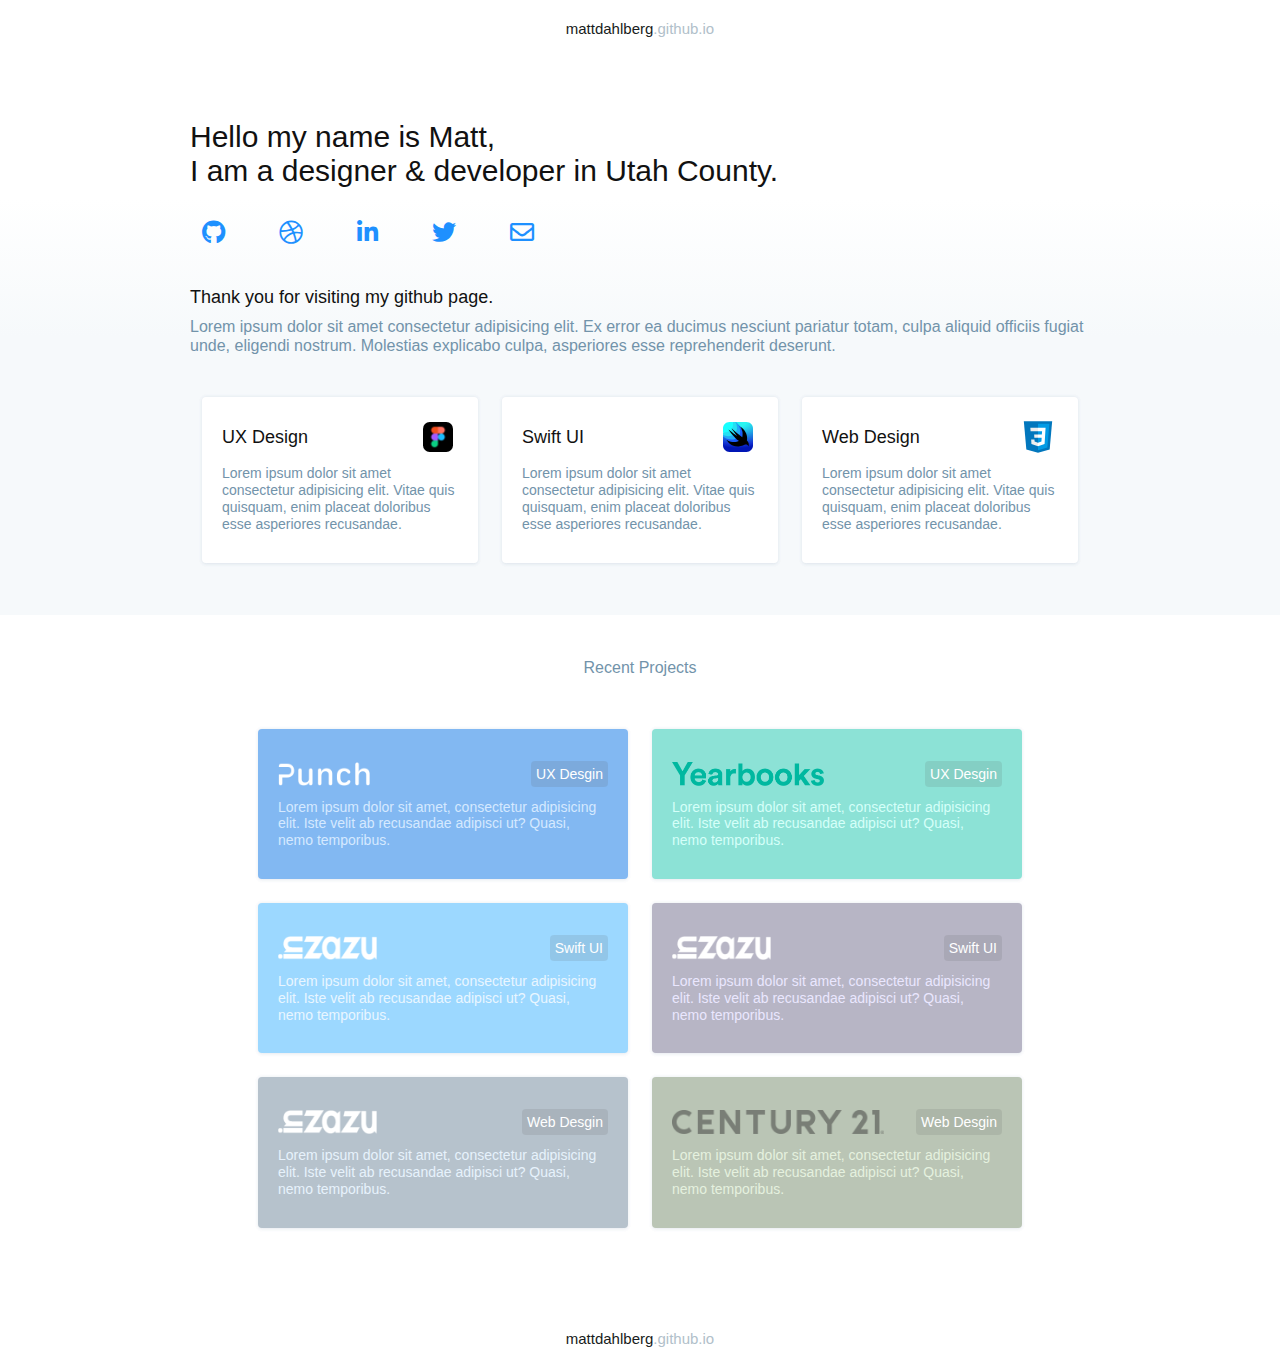
==== index.html @ 44446047 "one homepage simplified" ====
<!DOCTYPE html>

  <head>
    <meta charset="utf-8">
    <meta http-equiv="X-UA-Compatible" content="IE=edge">
    <title>mattdahlberg.me</title>
    <meta name="description" content="">
    <meta name="viewport" content="width=device-width, initial-scale=1">
    <link rel="stylesheet" href="css/fontawesome.css">
    <link rel="stylesheet" href="https://use.fontawesome.com/releases/v5.12.0/css/all.css" integrity="" crossorigin="anonymous">
    <link rel="stylesheet" href="/styles/styles.css">
  </head>
  <body>

    <!--⬇--NAVBAR-------------------------------->
    <header>
      <div class="container">
        <nav class="navbar">
          <h3>mattdahlberg<span>.github.io</span></h3>
        </nav>
      </div>
    </header>
    <!--⬆--NAVBAR-------------------------------->

    <!--⬇--SHOWCASE--TWO---------------------------->
    <div class="showcasetwo">
      <div class="container">

        <div class="herotext">
          <h1>Hello my name is Matt,<br>I am a designer & developer in Utah County.</h1>
        </div>

        <div class="socialicons">
          <ul>
            <li><a href="https://github.com/mattdahlberg" target="blank"><i class="fab fa-github"></i></a></li>
            <li><a href="https://dribbble.com/mattdahlberg" target="blank"><i class="fab fa-dribbble"></i></a></li>
            <li><a href="https://www.linkedin.com/in/matt-dahlberg-945214123/" target="blank"><i class="fab fa-linkedin-in"></i></a></li>
            <li><a href="https://twitter.com/mattdahlberg" target="blank"><i class="fab fa-twitter"></i></a></li>
            <li><a href="#"><i class="far fa-envelope"></i></a></li>
          </ul>
        </div>

        <div class="homecontent">
          <div class="hometext">
            <h3>Thank you for visiting my github page.</h3>
            <p>Lorem ipsum dolor sit amet consectetur adipisicing elit. Ex error ea ducimus nesciunt pariatur totam, culpa aliquid officiis fugiat unde, eligendi nostrum. Molestias explicabo culpa, asperiores esse reprehenderit deserunt. </p>
          </div>
        </div>

        <!--⬇--SKILLS----------------------------> 
    
        <div class="skillssection">
          <div class="skill-items">
            <div class="skill-title">
              <h3>UX Design</h3>
              <img src="/svg/figma-icon.svg" alt="">
            </div>
            <p>Lorem ipsum dolor sit amet consectetur adipisicing elit. Vitae quis quisquam, enim placeat doloribus esse asperiores recusandae.</p>
          </div>
          <div class="skill-items">
            <div class="skill-title">
              <h3>Swift UI</h3>
              <img src="/svg/swiftui-icon.svg" alt="">
            </div>
            <p>Lorem ipsum dolor sit amet consectetur adipisicing elit. Vitae quis quisquam, enim placeat doloribus esse asperiores recusandae.</p>
          </div>
          <div class="skill-items">
            <div class="skill-title">
              <h3>Web Design</h3>
              <img src="/svg/css3-icon.svg" alt="">
            </div>
            <p>Lorem ipsum dolor sit amet consectetur adipisicing elit. Vitae quis quisquam, enim placeat doloribus esse asperiores recusandae.</p>
          </div>
        </div>
    <!--⬆--SKILLS---------------------------->
      </div>
    </div>
    <!--⬆--SHOWCASE--TWO---------------------------->

   
        <div class="hometext-title">
          <p>Recent Projects</p>
        </div>
    

    <!--⬇--PROJECTS---------------------------->
    <section class="projects">
      <div class="container">

        <div class="project-cards">
          <a href="#">
            <div class="card" id="punch">
              <div class="card-title"><img src="/images/punch-logo.png" alt=""><h4 id="card-topic-punch">UX Desgin</h4></div>
              <p>Lorem ipsum dolor sit amet, consectetur adipisicing elit. Iste velit ab recusandae adipisci ut? Quasi, nemo temporibus.</p>
            </div>
          </a>
          <a href="/pages/projects.html">
            <div class="card" id="yearbooks">
              <div class="card-title"><img src="/images/yearbookslogo.png" alt=""><h4 id="card-topic-yearbooks">UX Desgin</h4></div>
              <p>Lorem ipsum dolor sit amet, consectetur adipisicing elit. Iste velit ab recusandae adipisci ut? Quasi, nemo temporibus.</p>
            </div>
          </a>  
        </div>
        <div class="project-cards">
          <a href="#">
            <div class="card" id="swift-1">
              <div class="card-title"><img src="/images/inzazu-white.png" alt=""><h4 id="card-topic-swiftui-1">Swift UI</h4></div>
              <p>Lorem ipsum dolor sit amet, consectetur adipisicing elit. Iste velit ab recusandae adipisci ut? Quasi, nemo temporibus.</p>
            </div>
          </a>
          <a href="#">  
            <div class="card" id="swift-2">
              <div class="card-title"><img src="/images/inzazu-white.png" alt=""><h4 id="card-topic-swiftui-2">Swift UI</h4></div>
              <p>Lorem ipsum dolor sit amet, consectetur adipisicing elit. Iste velit ab recusandae adipisci ut? Quasi, nemo temporibus.</p>
            </div>
          </a>  
        </div>
        <div class="project-cards">
          <a href="#">
            <div class="card" id="web-1">
              <div class="card-title"><img src="/images/inzazu-white.png" alt=""><h4 id="card-topic-web-1">Web Desgin</h4></div>
              <p>Lorem ipsum dolor sit amet, consectetur adipisicing elit. Iste velit ab recusandae adipisci ut? Quasi, nemo temporibus.</p>
            </div>
          </a>
          <a href="#">  
            <div class="card" id="web-2">
              <div class="card-title"><img src="/images/c21_logo.png" alt=""><h4 id="card-topic-web-2">Web Desgin</h4></div>
              <p>Lorem ipsum dolor sit amet, consectetur adipisicing elit. Iste velit ab recusandae adipisci ut? Quasi, nemo temporibus.</p>
            </div>
          </a>
        </div>
            
        </div>
      </div>
    </section>

    <!--⬆--PROJECTS---------------------------->

    <!--FOOTER----------------------------------------DONE---------->
    <footer>
      <div class="container">
        <div class="footer-text">
          <h1>mattdahlberg<span>.github.io</span></h1>
        </div>
      </div>
    </footer>






<script src="" async defer></script>
</body>
</html>
---- styles/styles.css ----
*{
  margin: 0;
  padding: 0;
}
body{
  background:#fff;
  color: #111111;
  font-family: 'Inter var', sans-serif;
}
.container{
  max-width: 900px;
  margin: auto;
  padding: 20px;
}
/*--⬆---BODY & CONTAINER------------*/

/*--⬇---NAVBAR------------*/
header{
  top: 0;
  height: 60px;
}
.navbar{
  display: flex;
  justify-content: center;
  align-items: center;
  margin: auto;
}
.navbar h3{
  display: flex;
  font-family: 'Inter', sans-serif;
  font-size: 15px;
  font-weight: 500;
  list-style: none;
  color:#181b20;
}
.navbar span{
  color: #b1c0ca;
}
.links a:hover{
  color: #111111;
}
.links .active a{
  color: #111111;
}
/*--⬆---NAVBAR------------*/

/*--⬇---SHOWCASE------------*/
.showcasetwo{
  background:linear-gradient(#FFF,#FFF,#F6F9FB,#F6F9FB,#F6F9FB);
  padding-bottom: 20px;
}
.herotext{
  padding-top: 40px;
  padding-bottom: 20px ;
}
.herotext h1{
  font-weight: 500;
  font-size: 30px;
}
.socialicons{
  padding-bottom: 20px;
}
.socialicons ul{
display: flex;

}
.socialicons li{
  list-style: none;
  justify-content: center;
  margin-right: 30px;
  padding:12px;
  border-radius: 23px;
  color: dodgerblue;
}
.socialicons i{
  position: relative;
  color: dodgerblue;
  font-size: 24px;
}
.socialicons li:hover{
  background-color: #e1f1fa;
}

.homecontent{
  display: flex;
}
.hometext h3{
  font-size: 18px;
  font-weight: 400;
  line-height: 2.5rem;
}
.hometext p{
  color: #7293aa;
  line-height: 1.2;
  font-weight: 300;
  padding-bottom: 30px;
}
/*--⬆---SHOWCASE------------*/

/*--⬇---SKILLS------------*/
.skillssection{
  display: flex;
}
.skill-items{
  background-color: #fff;
  margin: 12px;
  padding: 20px;
  border-radius: 4px;
  box-shadow:
  0 0.6px 3.8px rgba(106, 127, 161, 0.086),
  0 0.6px 3.8px rgba(106, 127, 161, 0.086);
}
.skill-title{
  display: flex;
  justify-content: space-between;
  align-items: center;
  padding-bottom: 8px;
}
.skill-items img{
  width: 40px;
}
.skill-items h3{
  padding: 8px 0;
  font-size: 18px;
  font-weight: 400;
}
.skill-items p{
  color: #7293aa;
  font-size: 14px;
  line-height: 1.2;
  font-weight: 300;
  padding-bottom: 10px;
}


/*--⬆---SKILLS------------*/

.hometext-title{
  text-align: center;
  padding-top: 44px;
  padding-bottom: 20px;
  color: #7293aa;
  font-weight: 300;
}

/*--⬇---PROJECTS------------*/

.project-cards{
  display: flex;
  justify-content: center;
}
.project-cards a{
  text-decoration: none;
}
.card{
  background-color: #7293aa;
  width: 330px;
  margin: 12px;
  padding: 20px;
  border-radius: 4px;
  box-shadow:
  0 0.6px 3.8px rgba(106, 127, 161, 0.086),
  0 0.6px 3.8px rgba(106, 127, 161, 0.086);
}
.card:hover{
  box-shadow:
  0 0.1px 0.5px rgba(34, 45, 53, 0.129),
  0 0.4px 1.8px rgba(34, 45, 53, 0.191),
  0 2px 8px rgba(34, 45, 53, 0.32)
;

}
.card-title{
  display: flex;
  justify-content: space-between;
  align-items: center;
  padding: 12px 0;
}
.card img{
  height: 24px;
}
.card h4{
  background-color:rgba(90, 90, 90, 0.137);
  padding: 5px;
  font-size: 14px;
  border-radius: 4px;
  font-weight: 500;
  color: #fff;
}
.card p{
  color: #fff;
  font-size: 14px;
  line-height: 1.2;
  font-weight: 300;
  padding-bottom: 10px;
}
#punch{
  background-color: #82B8F2;
  background-position: center, center;
  background-size: cover;
}
#punch p{
  color: #d5e9ff;
}
#yearbooks{
  background-color: #8CE2D6;
  background-position: center, center;
  background-size: cover;
}
#yearbooks p{
  color: #d5fff9;
}
#swift-1{
  background-color: #9CD8FF;
  background-position: center, center;
  background-size: cover;
}
#swift-1 p{
  color: #e9f6ff;
}
#swift-2{
  background-color: #B7B5C5;
  background-position: center, center;
  background-size: cover;
}
#swift-2 p{
  color: #eae7ff;
}
#web-1{
  background-color: #b6c2cc;
  background-position: center, center;
  background-size: cover;
}
#web-1 p{
  color: #e7f2fc;
}
#web-2{
  background-color: #BAC5B5;
  background-position: center, center;
  background-size: cover;
}
#web-2 p{
  color: #e5f1df;
}

/*--⬆---PROJECTS------------*/

/*--FOOTER--*/
.footer-text{
  display: flex;
  justify-content: center;
  align-items: center;
  margin: auto;
  margin-top: 50px;
}
.footer-text h1{
  display: flex;
  font-family: 'Inter', sans-serif;
  font-size: 15px;
  font-weight: 500;
  list-style: none;
  color:#181b20;
}
.footer-text span{
  color: #b1c0ca;
}










/*--⬇---MEDIA QUERY--920 & 620-------*/
@media (max-width: 920px){
  .herotext{
    text-align: center;
  }
  .socialicons ul{
    justify-content: center;
  }
  .homecontent{
    display: block;
    align-items: center;
  }
  .hometext{
    text-align: center;
  }
  .skillssection{
    display: block;
    margin: auto;
    width: 360px;
  }
  .skill-items{
  }
  .project-cards{
    display: block;
  }
}

@media (max-width: 620px){
  
}
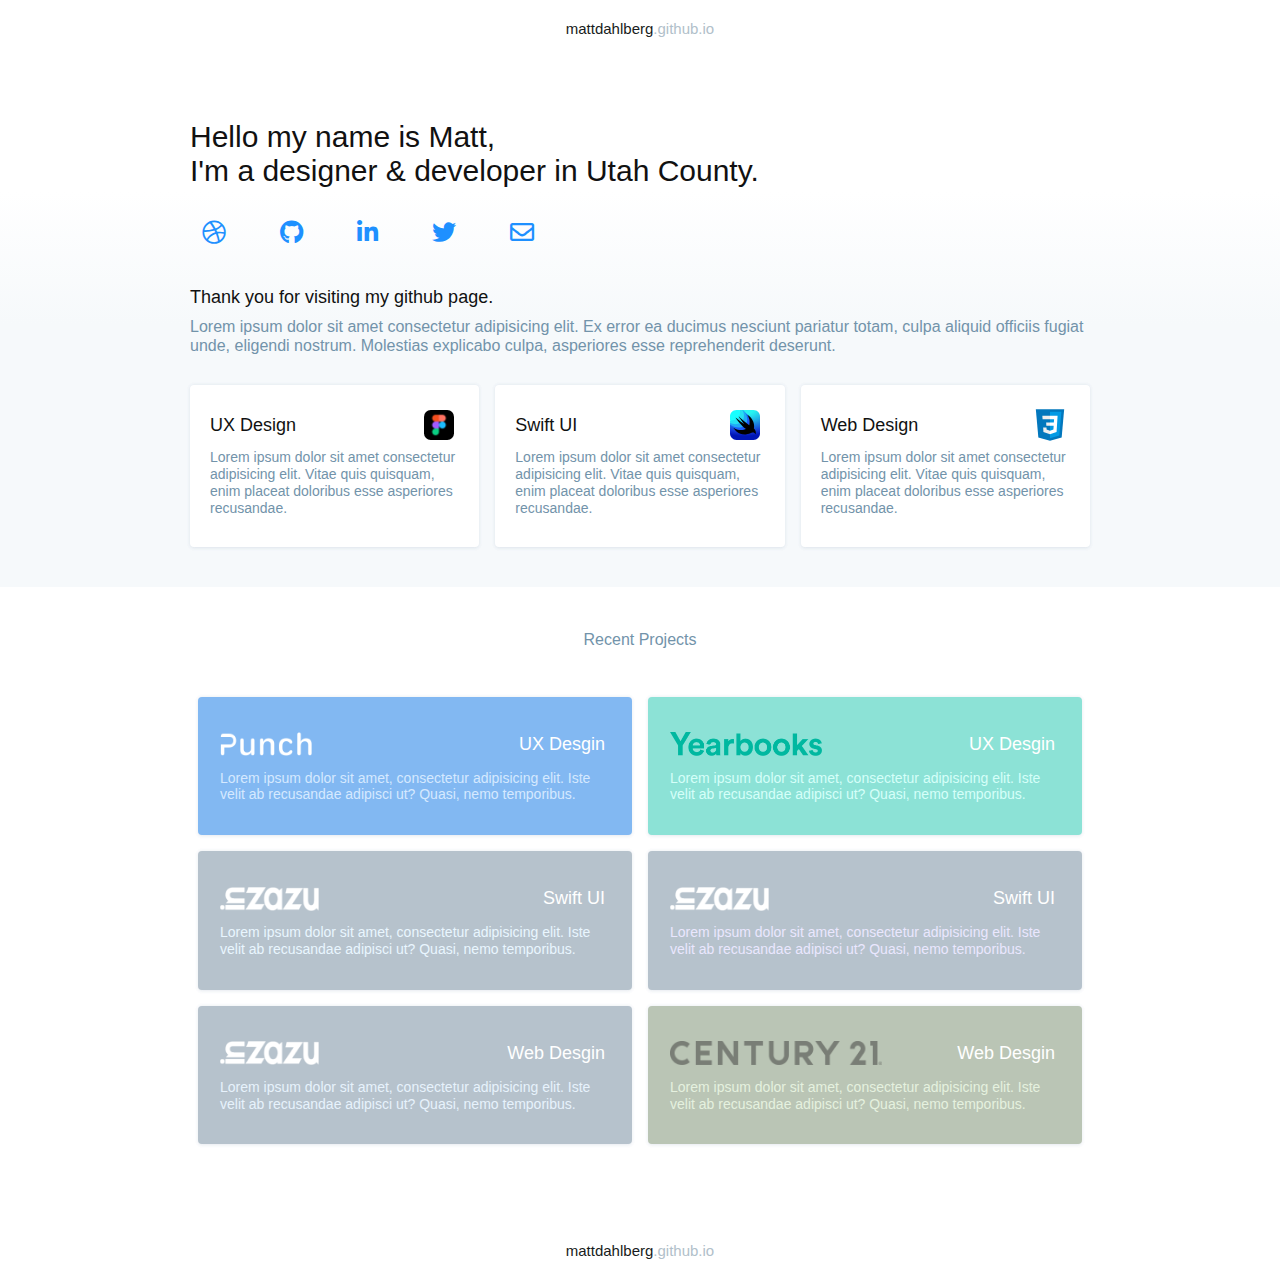
==== commit 718bafb9: "added display grid" ====
--- a/index.html
+++ b/index.html
@@ -27,16 +27,16 @@
       <div class="container">
 
         <div class="herotext">
-          <h1>Hello my name is Matt,<br>I am a designer & developer in Utah County.</h1>
+          <h1>Hello my name is Matt,<br>I'm a designer & developer in Utah County.</h1>
         </div>
 
         <div class="socialicons">
           <ul>
+            <li><a href="https://dribbble.com/mattdahlberg" target="blank"><i class="fab fa-dribbble"></i></a></li>
             <li><a href="https://github.com/mattdahlberg" target="blank"><i class="fab fa-github"></i></a></li>
-            <li><a href="https://dribbble.com/mattdahlberg" target="blank"><i class="fab fa-dribbble"></i></a></li>
             <li><a href="https://www.linkedin.com/in/matt-dahlberg-945214123/" target="blank"><i class="fab fa-linkedin-in"></i></a></li>
             <li><a href="https://twitter.com/mattdahlberg" target="blank"><i class="fab fa-twitter"></i></a></li>
-            <li><a href="#"><i class="far fa-envelope"></i></a></li>
+            <li><a href="mailto:mattdahlberg@protonmail.com"><i class="far fa-envelope"></i></a></li>
           </ul>
         </div>
 
@@ -99,9 +99,7 @@
               <div class="card-title"><img src="/images/yearbookslogo.png" alt=""><h4 id="card-topic-yearbooks">UX Desgin</h4></div>
               <p>Lorem ipsum dolor sit amet, consectetur adipisicing elit. Iste velit ab recusandae adipisci ut? Quasi, nemo temporibus.</p>
             </div>
-          </a>  
-        </div>
-        <div class="project-cards">
+          </a> 
           <a href="#">
             <div class="card" id="swift-1">
               <div class="card-title"><img src="/images/inzazu-white.png" alt=""><h4 id="card-topic-swiftui-1">Swift UI</h4></div>
@@ -113,22 +111,24 @@
               <div class="card-title"><img src="/images/inzazu-white.png" alt=""><h4 id="card-topic-swiftui-2">Swift UI</h4></div>
               <p>Lorem ipsum dolor sit amet, consectetur adipisicing elit. Iste velit ab recusandae adipisci ut? Quasi, nemo temporibus.</p>
             </div>
-          </a>  
-        </div>
-        <div class="project-cards">
+          </a> 
           <a href="#">
             <div class="card" id="web-1">
               <div class="card-title"><img src="/images/inzazu-white.png" alt=""><h4 id="card-topic-web-1">Web Desgin</h4></div>
               <p>Lorem ipsum dolor sit amet, consectetur adipisicing elit. Iste velit ab recusandae adipisci ut? Quasi, nemo temporibus.</p>
             </div>
-          </a>
+          </a> 
           <a href="#">  
             <div class="card" id="web-2">
               <div class="card-title"><img src="/images/c21_logo.png" alt=""><h4 id="card-topic-web-2">Web Desgin</h4></div>
               <p>Lorem ipsum dolor sit amet, consectetur adipisicing elit. Iste velit ab recusandae adipisci ut? Quasi, nemo temporibus.</p>
             </div>
-          </a>
+          </a> 
+            
         </div>
+        
+        
+        
             
         </div>
       </div>
--- a/styles/styles.css
+++ b/styles/styles.css
@@ -46,7 +46,7 @@
 
 /*--⬇---SHOWCASE------------*/
 .showcasetwo{
-  background:linear-gradient(#FFF,#FFF,#F6F9FB,#F6F9FB,#F6F9FB);
+  background:linear-gradient(#FFF,#FFF,#f6f9fb,#F6F9FB,#F6F9FB);
   padding-bottom: 20px;
 }
 .herotext{
@@ -99,11 +99,13 @@
 
 /*--⬇---SKILLS------------*/
 .skillssection{
-  display: flex;
+  display: grid;
+  grid-template-columns: 1fr 1fr 1fr;
+  grid-gap: 1em;
 }
 .skill-items{
   background-color: #fff;
-  margin: 12px;
+  
   padding: 20px;
   border-radius: 4px;
   box-shadow:
@@ -114,13 +116,12 @@
   display: flex;
   justify-content: space-between;
   align-items: center;
-  padding-bottom: 8px;
+  padding-bottom: 4px;
 }
 .skill-items img{
   width: 40px;
 }
 .skill-items h3{
-  padding: 8px 0;
   font-size: 18px;
   font-weight: 400;
 }
@@ -146,43 +147,44 @@
 /*--⬇---PROJECTS------------*/
 
 .project-cards{
-  display: flex;
-  justify-content: center;
+  display: grid;
+  grid-template-columns: 1fr 1fr;
+ 
 }
 .project-cards a{
   text-decoration: none;
 }
 .card{
+  margin: 8px;
   background-color: #7293aa;
-  width: 330px;
-  margin: 12px;
   padding: 20px;
   border-radius: 4px;
+  border: 2px solid rgba(0, 0, 0, 0);
   box-shadow:
   0 0.6px 3.8px rgba(106, 127, 161, 0.086),
   0 0.6px 3.8px rgba(106, 127, 161, 0.086);
 }
 .card:hover{
+  border: 2px solid rgb(30, 144, 255, 0.4);
   box-shadow:
-  0 0.1px 0.5px rgba(34, 45, 53, 0.129),
-  0 0.4px 1.8px rgba(34, 45, 53, 0.191),
-  0 2px 8px rgba(34, 45, 53, 0.32)
-;
+  0 6px 10px -1px rgb(177, 201, 214, 0.7);
+
+
+
 
 }
 .card-title{
   display: flex;
   justify-content: space-between;
   align-items: center;
-  padding: 12px 0;
+  padding: 10px 0;
 }
 .card img{
   height: 24px;
 }
 .card h4{
-  background-color:rgba(90, 90, 90, 0.137);
   padding: 5px;
-  font-size: 14px;
+  font-size: 18px;
   border-radius: 4px;
   font-weight: 500;
   color: #fff;
@@ -211,7 +213,7 @@
   color: #d5fff9;
 }
 #swift-1{
-  background-color: #9CD8FF;
+  background-color: #b6c2cc;
   background-position: center, center;
   background-size: cover;
 }
@@ -219,7 +221,7 @@
   color: #e9f6ff;
 }
 #swift-2{
-  background-color: #B7B5C5;
+  background-color: #b6c2cc;
   background-position: center, center;
   background-size: cover;
 }
@@ -276,31 +278,91 @@
 
 /*--⬇---MEDIA QUERY--920 & 620-------*/
 @media (max-width: 920px){
-  .herotext{
-    text-align: center;
-  }
-  .socialicons ul{
+  .container{
+    max-width: 700px;
+  }
+  .skillssection{
     justify-content: center;
-  }
-  .homecontent{
-    display: block;
+    grid-template-columns: 1fr 1fr;
+  }
+  .skill-items{
+    margin: auto;
+    padding: 12px;
+  }
+
+  .project-cards{
+    grid-template-columns: 1fr 1fr;
+    margin: auto;
+  }
+  .card{
+    margin: 8px;
+    padding: 10px;
+  }
+  .card-title{
+    display: flex;
+    justify-content: space-between;
     align-items: center;
-  }
-  .hometext{
-    text-align: center;
+    padding: 10px 0;
+  }
+  .card img{
+    height: 18px;
+  }
+  .card h4{
+    padding: 5px;
+    font-size: 14px;
+  }
+  .card p{
+    font-size: 12px;
+    padding-bottom: 6px;
+  }
+  .card{
+    width: 360;
+  }
+ 
+}
+
+
+
+
+
+
+@media (max-width: 620px){
+  .herotext h1{
+    font-size: 20px;
+  }
+  .hometext p{
+    font-size: 12px;
+  }
+  .socialicons i{
+    font-size: 20px;
+  }
+  .container{
+    max-width: 480px;
   }
   .skillssection{
-    display: block;
+    grid-template-columns: 1fr;
+  }
+  .skill-items{
+    margin: auto;
+    width: 340px;
+  }
+  .skill-items h3{
+    padding: 2px 0;
+    font-size: 14px;
+  }
+  .skill-items p{
+    font-size: 12px;
+    padding-bottom: 4px;
+  }
+  .project-cards{
+    grid-template-columns: 1fr;
+    grid-gap: 1em;
+  }
+  .card-title{
+    display: flex;
+  }
+  .card{
     margin: auto;
     width: 360px;
   }
-  .skill-items{
-  }
-  .project-cards{
-    display: block;
-  }
-}
-
-@media (max-width: 620px){
-  
 }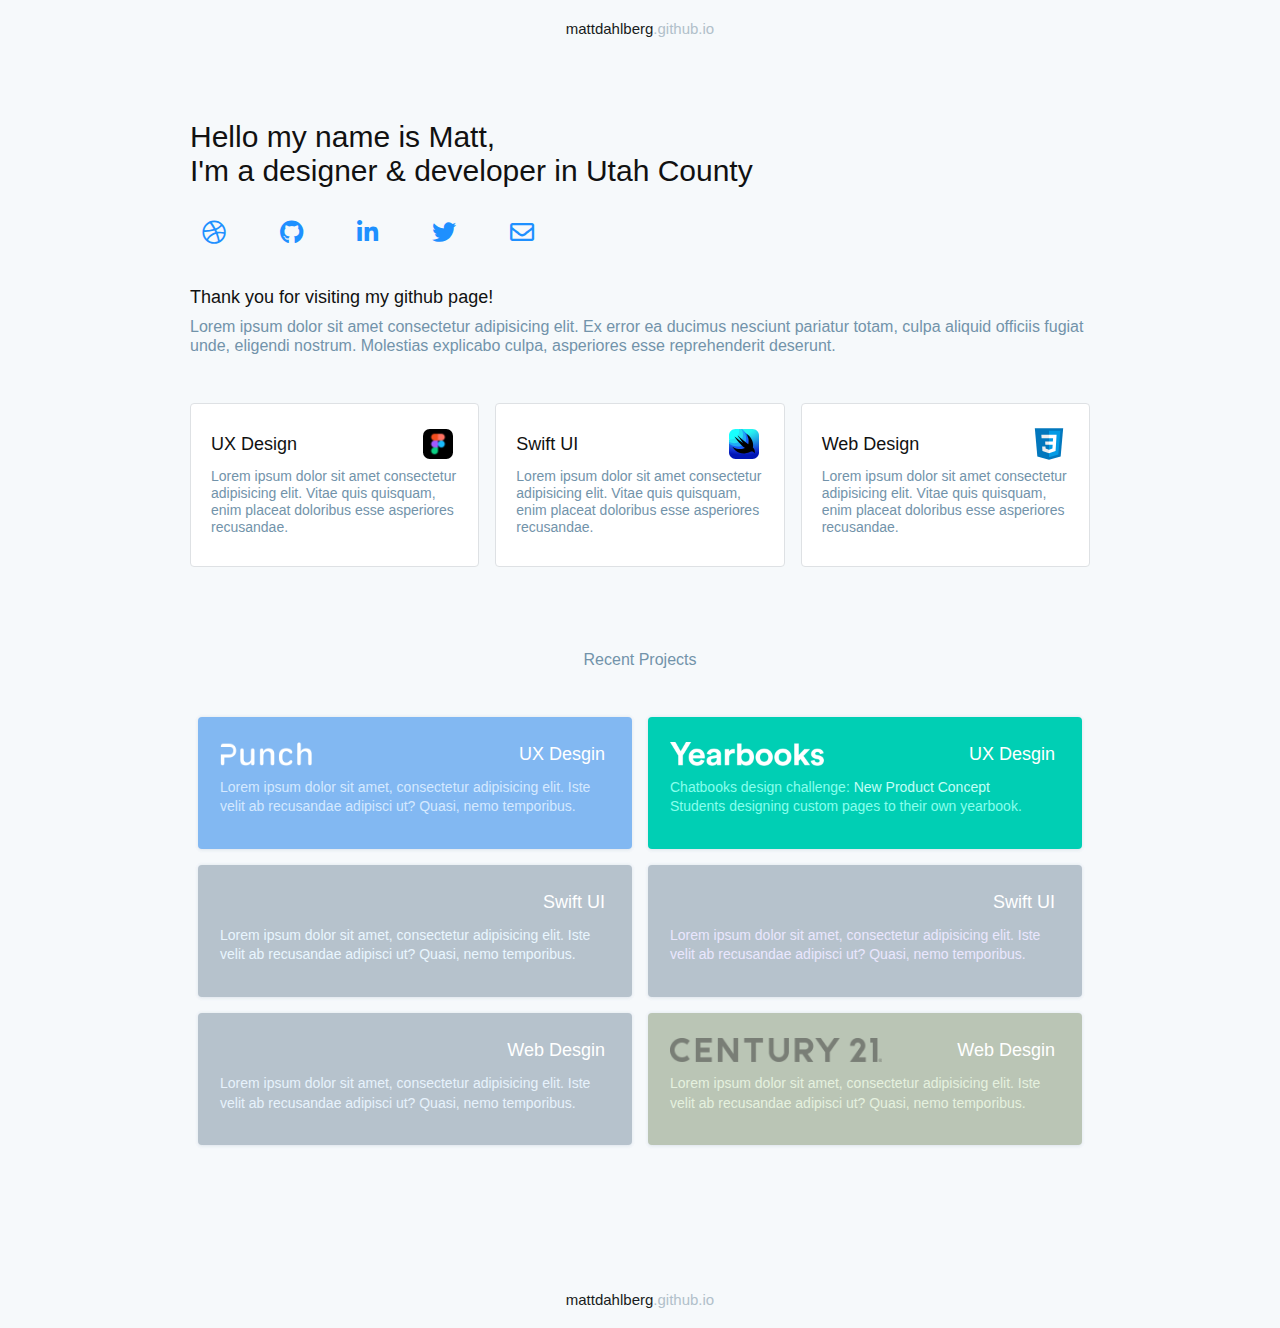
==== commit 7b7d75bd: "yearbooks build" ====
--- a/index.html
+++ b/index.html
@@ -27,7 +27,7 @@
       <div class="container">
 
         <div class="herotext">
-          <h1>Hello my name is Matt,<br>I'm a designer & developer in Utah County.</h1>
+          <h1>Hello my name is Matt,<br>I'm a designer & developer in Utah County</h1>
         </div>
 
         <div class="socialicons">
@@ -42,7 +42,7 @@
 
         <div class="homecontent">
           <div class="hometext">
-            <h3>Thank you for visiting my github page.</h3>
+            <h3>Thank you for visiting my github page!</h3>
             <p>Lorem ipsum dolor sit amet consectetur adipisicing elit. Ex error ea ducimus nesciunt pariatur totam, culpa aliquid officiis fugiat unde, eligendi nostrum. Molestias explicabo culpa, asperiores esse reprehenderit deserunt. </p>
           </div>
         </div>
@@ -81,23 +81,22 @@
         <div class="hometext-title">
           <p>Recent Projects</p>
         </div>
-    
 
     <!--⬇--PROJECTS---------------------------->
     <section class="projects">
       <div class="container">
 
         <div class="project-cards">
-          <a href="#">
+          <a href="/pages/punch.html">
             <div class="card" id="punch">
-              <div class="card-title"><img src="/images/punch-logo.png" alt=""><h4 id="card-topic-punch">UX Desgin</h4></div>
+              <div class="card-title"><img src="/images/punch/punch-logo.png" alt=""><h4 id="card-topic-punch">UX Desgin</h4></div>
               <p>Lorem ipsum dolor sit amet, consectetur adipisicing elit. Iste velit ab recusandae adipisci ut? Quasi, nemo temporibus.</p>
             </div>
           </a>
-          <a href="/pages/projects.html">
+          <a href="/pages/yearbook.html">
             <div class="card" id="yearbooks">
-              <div class="card-title"><img src="/images/yearbookslogo.png" alt=""><h4 id="card-topic-yearbooks">UX Desgin</h4></div>
-              <p>Lorem ipsum dolor sit amet, consectetur adipisicing elit. Iste velit ab recusandae adipisci ut? Quasi, nemo temporibus.</p>
+              <div class="card-title"><img src="/images/yearbooks/yearbooks-white.png" alt=""><h4 id="card-topic-yearbooks">UX Desgin</h4></div>
+              <p>Chatbooks design challenge: <span>New Product Concept</span><br>Students designing custom pages to their own yearbook.</p>
             </div>
           </a> 
           <a href="#">
@@ -120,7 +119,7 @@
           </a> 
           <a href="#">  
             <div class="card" id="web-2">
-              <div class="card-title"><img src="/images/c21_logo.png" alt=""><h4 id="card-topic-web-2">Web Desgin</h4></div>
+              <div class="card-title"><img src="/images/centry21/c21_logo.png" alt=""><h4 id="card-topic-web-2">Web Desgin</h4></div>
               <p>Lorem ipsum dolor sit amet, consectetur adipisicing elit. Iste velit ab recusandae adipisci ut? Quasi, nemo temporibus.</p>
             </div>
           </a> 
--- a/styles/styles.css
+++ b/styles/styles.css
@@ -3,7 +3,7 @@
   padding: 0;
 }
 body{
-  background:#fff;
+  background:#F6F9FB;
   color: #111111;
   font-family: 'Inter var', sans-serif;
 }
@@ -46,7 +46,6 @@
 
 /*--⬇---SHOWCASE------------*/
 .showcasetwo{
-  background:linear-gradient(#FFF,#FFF,#f6f9fb,#F6F9FB,#F6F9FB);
   padding-bottom: 20px;
 }
 .herotext{
@@ -93,7 +92,7 @@
   color: #7293aa;
   line-height: 1.2;
   font-weight: 300;
-  padding-bottom: 30px;
+  margin-bottom: 3em;
 }
 /*--⬆---SHOWCASE------------*/
 
@@ -105,12 +104,9 @@
 }
 .skill-items{
   background-color: #fff;
-  
+  border: 1px solid #dee1e4;
   padding: 20px;
   border-radius: 4px;
-  box-shadow:
-  0 0.6px 3.8px rgba(106, 127, 161, 0.086),
-  0 0.6px 3.8px rgba(106, 127, 161, 0.086);
 }
 .skill-title{
   display: flex;
@@ -149,7 +145,7 @@
 .project-cards{
   display: grid;
   grid-template-columns: 1fr 1fr;
- 
+  margin-bottom: 3em;
 }
 .project-cards a{
   text-decoration: none;
@@ -165,7 +161,7 @@
   0 0.6px 3.8px rgba(106, 127, 161, 0.086);
 }
 .card:hover{
-  border: 2px solid rgb(30, 144, 255, 0.4);
+  border: 2px solid dodgerblue;
   box-shadow:
   0 6px 10px -1px rgb(177, 201, 214, 0.7);
 
@@ -177,7 +173,7 @@
   display: flex;
   justify-content: space-between;
   align-items: center;
-  padding: 10px 0;
+  padding-bottom: 8px;
 }
 .card img{
   height: 24px;
@@ -192,7 +188,7 @@
 .card p{
   color: #fff;
   font-size: 14px;
-  line-height: 1.2;
+  line-height: 1.4;
   font-weight: 300;
   padding-bottom: 10px;
 }
@@ -205,12 +201,16 @@
   color: #d5e9ff;
 }
 #yearbooks{
-  background-color: #8CE2D6;
+  background-color: #00CFB4;
   background-position: center, center;
   background-size: cover;
 }
 #yearbooks p{
-  color: #d5fff9;
+  color: #88ffed;
+}
+#yearbooks span{
+  color: #c2fff6;
+  font-weight: 500;
 }
 #swift-1{
   background-color: #b6c2cc;
@@ -328,7 +328,7 @@
 
 @media (max-width: 620px){
   .herotext h1{
-    font-size: 20px;
+    font-size: 24px;
   }
   .hometext p{
     font-size: 12px;
@@ -336,6 +336,10 @@
   .socialicons i{
     font-size: 20px;
   }
+  .socialicons ul{
+    justify-content: center;
+    
+    }
   .container{
     max-width: 480px;
   }
@@ -344,7 +348,7 @@
   }
   .skill-items{
     margin: auto;
-    width: 340px;
+    width: 300px;
   }
   .skill-items h3{
     padding: 2px 0;
@@ -362,7 +366,8 @@
     display: flex;
   }
   .card{
+
     margin: auto;
-    width: 360px;
+    width: 300px;
   }
 }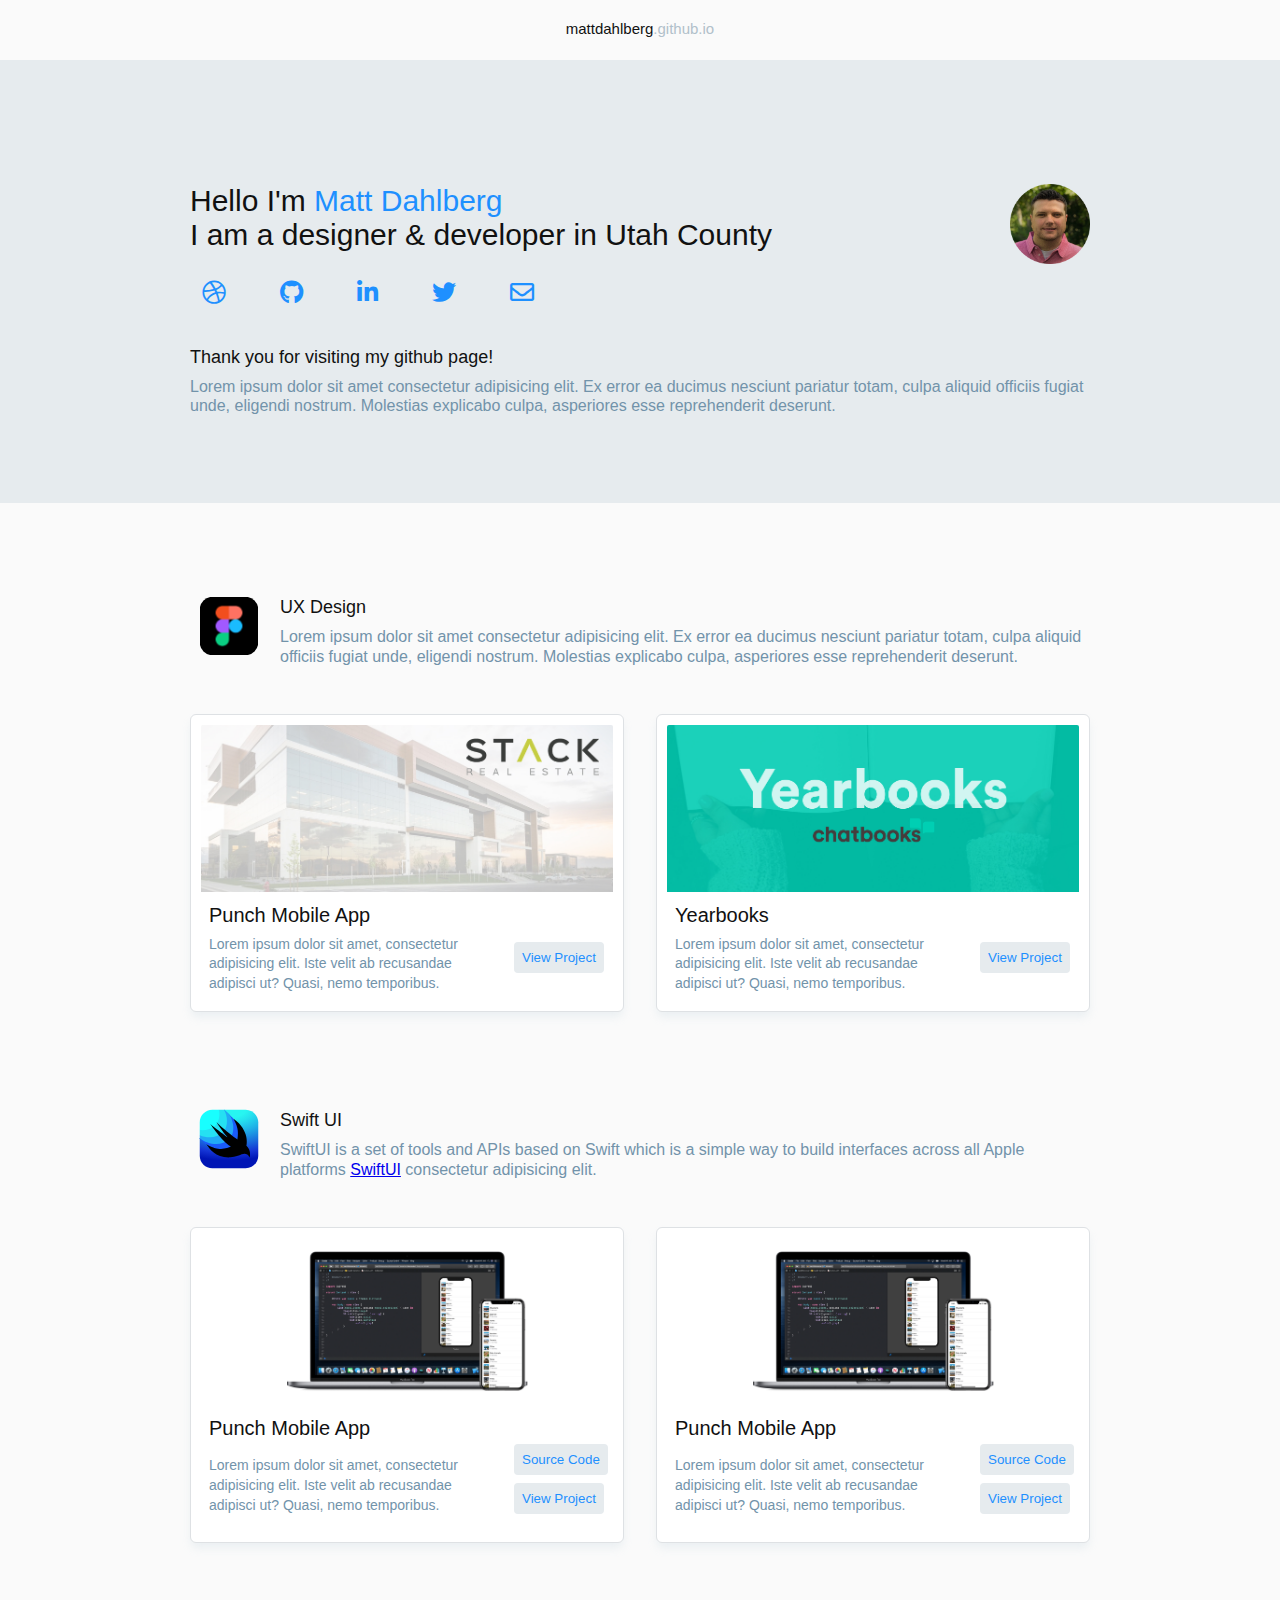
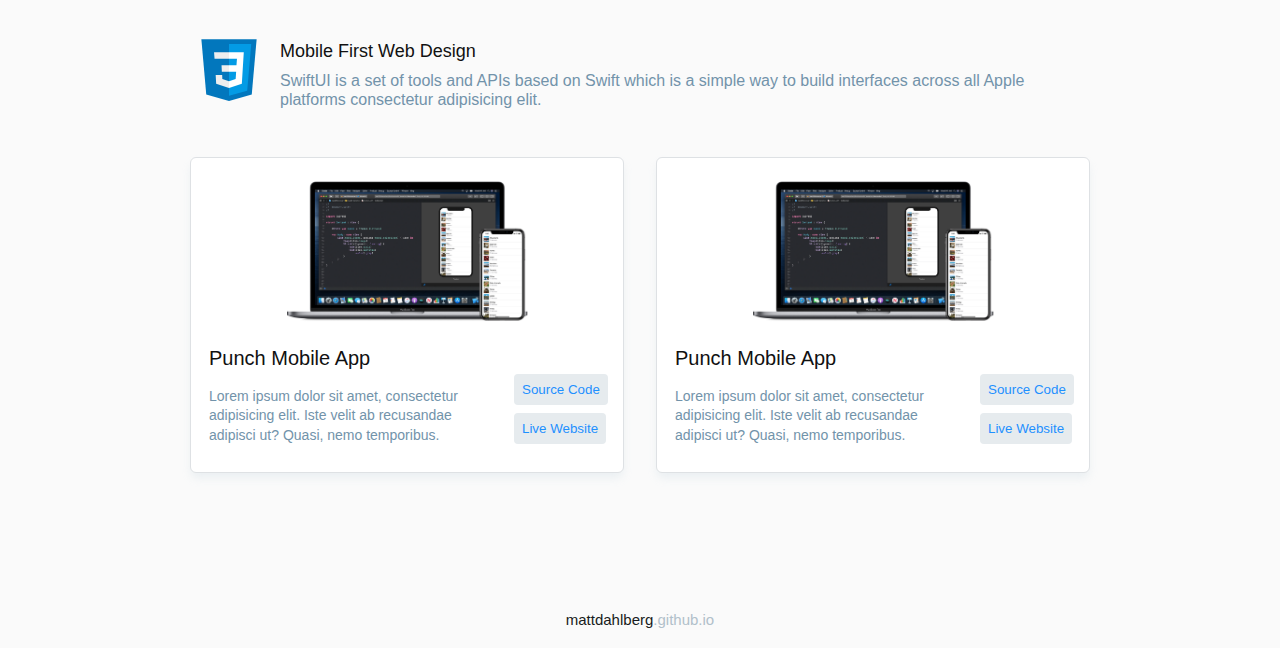
==== commit ebd8dd82: "homepage facelift" ====
--- a/index.html
+++ b/index.html
@@ -27,7 +27,12 @@
       <div class="container">
 
         <div class="herotext">
-          <h1>Hello my name is Matt,<br>I'm a designer & developer in Utah County</h1>
+          <div class="herotext-intro">
+            <h1>Hello I'm <span>Matt Dahlberg</span><br>I am a designer & developer in Utah County</h1>
+          </div>
+          <div class="herotext-pic">
+            <img src="/images/profile-pic.png" alt="">
+          </div>  
         </div>
 
         <div class="socialicons">
@@ -40,100 +45,162 @@
           </ul>
         </div>
 
+        <div class="hometext">
+          <div class="hometext-title">
+            <h3>Thank you for visiting my github page!</h3>
+            <p>Lorem ipsum dolor sit amet consectetur adipisicing elit. Ex error ea ducimus nesciunt pariatur totam, culpa aliquid officiis fugiat unde, eligendi nostrum. Molestias explicabo culpa, asperiores esse reprehenderit deserunt. </p>
+          </div>
+        </div>
+
+      </div>
+    </div>
+    <!--⬆--SHOWCASE--TWO---------------------------->
+
+    <!--⬇--UX DESIGN PROJECTS---------------------------->
+    <div class="uxdesign">
+      <div class="container">
+
         <div class="homecontent">
           <div class="hometext">
-            <h3>Thank you for visiting my github page!</h3>
+            <img src="/svg/figma-icon.svg" alt=""> 
+            <div class="hometext-title">
+              <h3>UX Design</h3>
             <p>Lorem ipsum dolor sit amet consectetur adipisicing elit. Ex error ea ducimus nesciunt pariatur totam, culpa aliquid officiis fugiat unde, eligendi nostrum. Molestias explicabo culpa, asperiores esse reprehenderit deserunt. </p>
-          </div>
-        </div>
-
-        <!--⬇--SKILLS----------------------------> 
-    
-        <div class="skillssection">
-          <div class="skill-items">
-            <div class="skill-title">
-              <h3>UX Design</h3>
-              <img src="/svg/figma-icon.svg" alt="">
-            </div>
-            <p>Lorem ipsum dolor sit amet consectetur adipisicing elit. Vitae quis quisquam, enim placeat doloribus esse asperiores recusandae.</p>
-          </div>
-          <div class="skill-items">
-            <div class="skill-title">
+            </div>
+          </div>
+        </div>
+
+        <div class="project-cards">
+            <div class="card" id="punch">
+              <img src="/images/stack_punch.jpg" alt="">
+              <div class="card-title"><h2>Punch Mobile App</h2><h4></h4></div>
+              <div class="p-btn">
+                <div class="btn-p">
+                  <p>Lorem ipsum dolor sit amet, consectetur adipisicing elit. Iste velit ab recusandae adipisci ut? Quasi, nemo temporibus.</p>
+                </div>
+                <div class="viewbtn">
+                  <a href="#"><button>View Project</button></a>
+                </div>
+              </div>
+            </div>
+          
+            <div class="card" id="yearbooks">
+              <img src="/images/yearbooks/cht_yearbook.jpg" alt="">
+              <div class="card-title"><h2>Yearbooks</h2><h4 id="card-topic-yearbooks"></h4></div>
+              <div class="p-btn">
+                <div class="btn-p">
+                  <p>Lorem ipsum dolor sit amet, consectetur adipisicing elit. Iste velit ab recusandae adipisci ut? Quasi, nemo temporibus.</p>
+                </div>
+                <div class="viewbtn">
+                  <a href="/pages/yearbook.html"><button>View Project</button></a>
+                </div>
+              </div>
+            </div>
+        
+        </div>  
+
+
+      </div>
+    </div>
+
+    <!--⬇--SWIFTUI PROJECTS---------------------------->
+    <div class="swiftprj">
+      <div class="container">
+
+        <div class="homecontent">
+          <div class="hometext">
+            <img src="/svg/swiftui-icon.svg" alt=""> 
+            <div class="hometext-title">
               <h3>Swift UI</h3>
-              <img src="/svg/swiftui-icon.svg" alt="">
-            </div>
-            <p>Lorem ipsum dolor sit amet consectetur adipisicing elit. Vitae quis quisquam, enim placeat doloribus esse asperiores recusandae.</p>
-          </div>
-          <div class="skill-items">
-            <div class="skill-title">
-              <h3>Web Design</h3>
-              <img src="/svg/css3-icon.svg" alt="">
-            </div>
-            <p>Lorem ipsum dolor sit amet consectetur adipisicing elit. Vitae quis quisquam, enim placeat doloribus esse asperiores recusandae.</p>
-          </div>
-        </div>
-    <!--⬆--SKILLS---------------------------->
-      </div>
-    </div>
-    <!--⬆--SHOWCASE--TWO---------------------------->
-
-   
-        <div class="hometext-title">
-          <p>Recent Projects</p>
-        </div>
-
-    <!--⬇--PROJECTS---------------------------->
-    <section class="projects">
-      <div class="container">
+            <p>SwiftUI is a set of tools and APIs based on Swift which is a simple way to build interfaces across all Apple platforms <a href="https://uxdesign.cc/designers-should-care-about-swiftui-9c398979746" target="blank">SwiftUI</a> consectetur adipisicing elit.</p>
+            </div>
+          </div>
+        </div>
 
         <div class="project-cards">
-          <a href="/pages/punch.html">
-            <div class="card" id="punch">
-              <div class="card-title"><img src="/images/punch/punch-logo.png" alt=""><h4 id="card-topic-punch">UX Desgin</h4></div>
-              <p>Lorem ipsum dolor sit amet, consectetur adipisicing elit. Iste velit ab recusandae adipisci ut? Quasi, nemo temporibus.</p>
-            </div>
-          </a>
-          <a href="/pages/yearbook.html">
-            <div class="card" id="yearbooks">
-              <div class="card-title"><img src="/images/yearbooks/yearbooks-white.png" alt=""><h4 id="card-topic-yearbooks">UX Desgin</h4></div>
-              <p>Chatbooks design challenge: <span>New Product Concept</span><br>Students designing custom pages to their own yearbook.</p>
-            </div>
-          </a> 
-          <a href="#">
-            <div class="card" id="swift-1">
-              <div class="card-title"><img src="/images/inzazu-white.png" alt=""><h4 id="card-topic-swiftui-1">Swift UI</h4></div>
-              <p>Lorem ipsum dolor sit amet, consectetur adipisicing elit. Iste velit ab recusandae adipisci ut? Quasi, nemo temporibus.</p>
-            </div>
-          </a>
-          <a href="#">  
-            <div class="card" id="swift-2">
-              <div class="card-title"><img src="/images/inzazu-white.png" alt=""><h4 id="card-topic-swiftui-2">Swift UI</h4></div>
-              <p>Lorem ipsum dolor sit amet, consectetur adipisicing elit. Iste velit ab recusandae adipisci ut? Quasi, nemo temporibus.</p>
-            </div>
-          </a> 
-          <a href="#">
-            <div class="card" id="web-1">
-              <div class="card-title"><img src="/images/inzazu-white.png" alt=""><h4 id="card-topic-web-1">Web Desgin</h4></div>
-              <p>Lorem ipsum dolor sit amet, consectetur adipisicing elit. Iste velit ab recusandae adipisci ut? Quasi, nemo temporibus.</p>
-            </div>
-          </a> 
-          <a href="#">  
-            <div class="card" id="web-2">
-              <div class="card-title"><img src="/images/centry21/c21_logo.png" alt=""><h4 id="card-topic-web-2">Web Desgin</h4></div>
-              <p>Lorem ipsum dolor sit amet, consectetur adipisicing elit. Iste velit ab recusandae adipisci ut? Quasi, nemo temporibus.</p>
-            </div>
-          </a> 
-            
+          <div class="card" id="punch">
+            <img src="/images/hero_image.jpg" alt="">
+            <div class="card-title"><h2>Punch Mobile App</h2><h4></h4></div>
+            <div class="p-btn">
+              <div class="btn-p">
+                <p>Lorem ipsum dolor sit amet, consectetur adipisicing elit. Iste velit ab recusandae adipisci ut? Quasi, nemo temporibus.</p>
+              </div>
+              <div class="viewbtn">
+                <a href="#"><button>Source Code</button></a>
+                <a href="#"><button>View Project</button></a>
+              </div>
+            </div>
+          </div>
+
+          <div class="card" id="punch">
+            <img src="/images/hero_image.jpg" alt="">
+            <div class="card-title"><h2>Punch Mobile App</h2><h4></h4></div>
+            <div class="p-btn">
+              <div class="btn-p">
+                <p>Lorem ipsum dolor sit amet, consectetur adipisicing elit. Iste velit ab recusandae adipisci ut? Quasi, nemo temporibus.</p>
+              </div>
+              <div class="viewbtn">
+                <a href="#"><button>Source Code</button></a>
+                <a href="#"><button>View Project</button></a>
+              </div>
+            </div>
+          </div>
+          
+        </div>
+
+      </div>
+    </div>
+
+    <!--⬇--WEB DESIGN PROJECTS---------------------------->
+    <div class="webprj">
+      <div class="container">
+
+        <div class="homecontent">
+          <div class="hometext">
+            <img src="/svg/css3-icon.svg" alt=""> 
+            <div class="hometext-title">
+              <h3>Mobile First Web Design</h3>
+            <p>SwiftUI is a set of tools and APIs based on Swift which is a simple way to build interfaces across all Apple platforms consectetur adipisicing elit.</p>
+            </div>
+          </div>
+        </div>
+
+        <div class="project-cards">
+          <div class="card" id="punch">
+            <img src="/images/hero_image.jpg" alt="">
+            <div class="card-title"><h2>Punch Mobile App</h2><h4></h4></div>
+            <div class="p-btn">
+              <div class="btn-p">
+                <p>Lorem ipsum dolor sit amet, consectetur adipisicing elit. Iste velit ab recusandae adipisci ut? Quasi, nemo temporibus.</p>
+              </div>
+              <div class="viewbtn">
+                <a href="#"><button>Source Code</button></a>
+                <a href="#"><button>Live Website</button></a>
+              </div>
+            </div>
+          </div>
+          
+          <div class="card" id="punch">
+            <img src="/images/hero_image.jpg" alt="">
+            <div class="card-title"><h2>Punch Mobile App</h2><h4></h4></div>
+            <div class="p-btn">
+              <div class="btn-p">
+                <p>Lorem ipsum dolor sit amet, consectetur adipisicing elit. Iste velit ab recusandae adipisci ut? Quasi, nemo temporibus.</p>
+              </div>
+              <div class="viewbtn">
+                <a href="#"><button>Source Code</button></a>
+                <a href="#"><button>Live Website</button></a>
+              </div>
+            </div>
+          </div>
+          
         </div>
         
-        
-        
-            
-        </div>
-      </div>
-    </section>
-
-    <!--⬆--PROJECTS---------------------------->
+
+      </div>
+    </div>
+
+
 
     <!--FOOTER----------------------------------------DONE---------->
     <footer>
--- a/styles/styles.css
+++ b/styles/styles.css
@@ -3,7 +3,7 @@
   padding: 0;
 }
 body{
-  background:#F6F9FB;
+  background-color:rgb(250, 250, 250);
   color: #111111;
   font-family: 'Inter var', sans-serif;
 }
@@ -18,14 +18,197 @@
 header{
   top: 0;
   height: 60px;
+  background-color: rgb(250, 250, 250);
 }
 .navbar{
   display: flex;
   justify-content: center;
   align-items: center;
+}
+.navbar h3{
+  display: flex;
+  font-family: 'Inter', sans-serif;
+  font-size: 15px;
+  font-weight: 500;
+  list-style: none;
+  color:#111111;
+}
+.navbar span{
+  color: #b1c0ca;
+}
+.links a:hover{
+  color: #111111;
+}
+.links .active a{
+  color: #111111;
+}
+/*--⬆---NAVBAR------------*/
+
+/*--⬇---SHOWCASE------------*/
+.showcasetwo{
+  background-color: #E6EBEE;
+  padding-bottom: 20px;
+  padding-top: 4em;
+}
+.herotext{
+  display: flex;
+  padding-top: 40px;
+  justify-content: space-between;
+}
+.herotext span{
+  color: dodgerblue;
+}
+.herotext-pic img{
+  height: 80px;
+}
+.herotext h1{
+  font-weight: 500;
+  font-size: 30px;
+}
+.socialicons{
+  padding-bottom: 20px;
+}
+.socialicons ul{
+display: flex;
+
+}
+.socialicons li{
+  list-style: none;
+  justify-content: center;
+  margin-right: 30px;
+  padding:12px;
+  border-radius: 23px;
+  color: dodgerblue;
+}
+.socialicons i{
+  position: relative;
+  color: dodgerblue;
+  font-size: 24px;
+}
+.socialicons li:hover{
+  background-color: #CBDDE9;
+}
+.homecontent{
+  display: flex;
+}
+.hometext{
+  display: flex;
+}
+.hometext-title{
+  display: block;
+}
+.hometext h3{
+  font-size: 18px;
+  font-weight: 400;
+  line-height: 2.5rem;
+}
+.hometext img{
+  padding-right: 12px;
+  height: 78px;
+}
+.hometext p{
+  color: #7293aa;
+  line-height: 1.2;
+  font-weight: 300;
+  margin-bottom: 3em;
+}
+/*--⬆---SHOWCASE------------*/
+
+/*--⬇---PROJECTS------------*/
+.uxdesign{
+  margin-top: 4em;
+}
+
+.project-cards{
+  display: grid;
+  grid-gap: 2rem;
+  grid-template-columns: 1fr 1fr;
+  margin-bottom: 3em;
+}
+
+.card{
+  padding: 10px;
+  background-color: #fff;
+  border-radius: 6px;
+  border: 1px solid #dee1e4;
+  box-shadow:
+  0 6px 10px -1px rgb(177, 201, 214, 0.2);
+}
+.card:hover{
+  border: 1px solid #d3d7da;
+  box-shadow:
+  0 6px 10px -1px rgb(177, 201, 214, 0.7);
+}
+.card img{
+  width: 100%;
+  border-radius: 2px;
+  padding-bottom: 8px;
+}
+.card-title{
+  display: flex;
+  justify-content: space-between;
+  align-items: center;
+}
+.card-title h2{
+  margin: 0 8px;
+  font-size: 20px;
+  font-weight: 400;
+}
+.card-title h4{
+  margin: 8px;
+  font-size: 20px;
+  font-weight: 400;
+}
+.p-btn{
+  display: grid;
+  grid-template-columns: 3fr 1fr;
+  justify-content: space-between;
+  align-items: center;
+}
+
+.card p{
+  margin: 0 8px;
+  color: #7293aa;
+  font-size: 14px;
+  line-height: 1.4;
+  font-weight: 300;
+  padding: 8px 0;
+}
+.viewbtn{
+  display: block;
+  padding-bottom: 14px;
+}
+.viewbtn a{
+  text-decoration: none;
+}
+.viewbtn button{
+  justify-content: center;
+  color: dodgerblue;
+  background-color: #E6EBEE;
+  border: none;
+  border-radius: 4px;
+  padding: 8px;
+  margin: 4px;
+  
+}
+.viewbtn button:hover{
+  color: #fff;
+  background-color: dodgerblue;
+}
+
+
+
+/*--⬆---PROJECTS------------*/
+
+/*--FOOTER--*/
+.footer-text{
+  display: flex;
+  justify-content: center;
+  align-items: center;
   margin: auto;
-}
-.navbar h3{
+  margin-top: 50px;
+}
+.footer-text h1{
   display: flex;
   font-family: 'Inter', sans-serif;
   font-size: 15px;
@@ -33,236 +216,6 @@
   list-style: none;
   color:#181b20;
 }
-.navbar span{
-  color: #b1c0ca;
-}
-.links a:hover{
-  color: #111111;
-}
-.links .active a{
-  color: #111111;
-}
-/*--⬆---NAVBAR------------*/
-
-/*--⬇---SHOWCASE------------*/
-.showcasetwo{
-  padding-bottom: 20px;
-}
-.herotext{
-  padding-top: 40px;
-  padding-bottom: 20px ;
-}
-.herotext h1{
-  font-weight: 500;
-  font-size: 30px;
-}
-.socialicons{
-  padding-bottom: 20px;
-}
-.socialicons ul{
-display: flex;
-
-}
-.socialicons li{
-  list-style: none;
-  justify-content: center;
-  margin-right: 30px;
-  padding:12px;
-  border-radius: 23px;
-  color: dodgerblue;
-}
-.socialicons i{
-  position: relative;
-  color: dodgerblue;
-  font-size: 24px;
-}
-.socialicons li:hover{
-  background-color: #e1f1fa;
-}
-
-.homecontent{
-  display: flex;
-}
-.hometext h3{
-  font-size: 18px;
-  font-weight: 400;
-  line-height: 2.5rem;
-}
-.hometext p{
-  color: #7293aa;
-  line-height: 1.2;
-  font-weight: 300;
-  margin-bottom: 3em;
-}
-/*--⬆---SHOWCASE------------*/
-
-/*--⬇---SKILLS------------*/
-.skillssection{
-  display: grid;
-  grid-template-columns: 1fr 1fr 1fr;
-  grid-gap: 1em;
-}
-.skill-items{
-  background-color: #fff;
-  border: 1px solid #dee1e4;
-  padding: 20px;
-  border-radius: 4px;
-}
-.skill-title{
-  display: flex;
-  justify-content: space-between;
-  align-items: center;
-  padding-bottom: 4px;
-}
-.skill-items img{
-  width: 40px;
-}
-.skill-items h3{
-  font-size: 18px;
-  font-weight: 400;
-}
-.skill-items p{
-  color: #7293aa;
-  font-size: 14px;
-  line-height: 1.2;
-  font-weight: 300;
-  padding-bottom: 10px;
-}
-
-
-/*--⬆---SKILLS------------*/
-
-.hometext-title{
-  text-align: center;
-  padding-top: 44px;
-  padding-bottom: 20px;
-  color: #7293aa;
-  font-weight: 300;
-}
-
-/*--⬇---PROJECTS------------*/
-
-.project-cards{
-  display: grid;
-  grid-template-columns: 1fr 1fr;
-  margin-bottom: 3em;
-}
-.project-cards a{
-  text-decoration: none;
-}
-.card{
-  margin: 8px;
-  background-color: #7293aa;
-  padding: 20px;
-  border-radius: 4px;
-  border: 2px solid rgba(0, 0, 0, 0);
-  box-shadow:
-  0 0.6px 3.8px rgba(106, 127, 161, 0.086),
-  0 0.6px 3.8px rgba(106, 127, 161, 0.086);
-}
-.card:hover{
-  border: 2px solid dodgerblue;
-  box-shadow:
-  0 6px 10px -1px rgb(177, 201, 214, 0.7);
-
-
-
-
-}
-.card-title{
-  display: flex;
-  justify-content: space-between;
-  align-items: center;
-  padding-bottom: 8px;
-}
-.card img{
-  height: 24px;
-}
-.card h4{
-  padding: 5px;
-  font-size: 18px;
-  border-radius: 4px;
-  font-weight: 500;
-  color: #fff;
-}
-.card p{
-  color: #fff;
-  font-size: 14px;
-  line-height: 1.4;
-  font-weight: 300;
-  padding-bottom: 10px;
-}
-#punch{
-  background-color: #82B8F2;
-  background-position: center, center;
-  background-size: cover;
-}
-#punch p{
-  color: #d5e9ff;
-}
-#yearbooks{
-  background-color: #00CFB4;
-  background-position: center, center;
-  background-size: cover;
-}
-#yearbooks p{
-  color: #88ffed;
-}
-#yearbooks span{
-  color: #c2fff6;
-  font-weight: 500;
-}
-#swift-1{
-  background-color: #b6c2cc;
-  background-position: center, center;
-  background-size: cover;
-}
-#swift-1 p{
-  color: #e9f6ff;
-}
-#swift-2{
-  background-color: #b6c2cc;
-  background-position: center, center;
-  background-size: cover;
-}
-#swift-2 p{
-  color: #eae7ff;
-}
-#web-1{
-  background-color: #b6c2cc;
-  background-position: center, center;
-  background-size: cover;
-}
-#web-1 p{
-  color: #e7f2fc;
-}
-#web-2{
-  background-color: #BAC5B5;
-  background-position: center, center;
-  background-size: cover;
-}
-#web-2 p{
-  color: #e5f1df;
-}
-
-/*--⬆---PROJECTS------------*/
-
-/*--FOOTER--*/
-.footer-text{
-  display: flex;
-  justify-content: center;
-  align-items: center;
-  margin: auto;
-  margin-top: 50px;
-}
-.footer-text h1{
-  display: flex;
-  font-family: 'Inter', sans-serif;
-  font-size: 15px;
-  font-weight: 500;
-  list-style: none;
-  color:#181b20;
-}
 .footer-text span{
   color: #b1c0ca;
 }
@@ -279,45 +232,13 @@
 /*--⬇---MEDIA QUERY--920 & 620-------*/
 @media (max-width: 920px){
   .container{
-    max-width: 700px;
-  }
-  .skillssection{
-    justify-content: center;
-    grid-template-columns: 1fr 1fr;
-  }
-  .skill-items{
-    margin: auto;
-    padding: 12px;
-  }
-
+    max-width: 600px;
+  }
   .project-cards{
     grid-template-columns: 1fr 1fr;
     margin: auto;
   }
-  .card{
-    margin: 8px;
-    padding: 10px;
-  }
-  .card-title{
-    display: flex;
-    justify-content: space-between;
-    align-items: center;
-    padding: 10px 0;
-  }
-  .card img{
-    height: 18px;
-  }
-  .card h4{
-    padding: 5px;
-    font-size: 14px;
-  }
-  .card p{
-    font-size: 12px;
-    padding-bottom: 6px;
-  }
-  .card{
-    width: 360;
-  }
+  
  
 }
 
@@ -327,8 +248,11 @@
 
 
 @media (max-width: 620px){
+  
   .herotext h1{
     font-size: 24px;
+  } .herotext-pic img{
+    height: 50px;
   }
   .hometext p{
     font-size: 12px;
@@ -343,31 +267,10 @@
   .container{
     max-width: 480px;
   }
-  .skillssection{
-    grid-template-columns: 1fr;
-  }
-  .skill-items{
-    margin: auto;
-    width: 300px;
-  }
-  .skill-items h3{
-    padding: 2px 0;
-    font-size: 14px;
-  }
-  .skill-items p{
-    font-size: 12px;
-    padding-bottom: 4px;
-  }
+ 
   .project-cards{
     grid-template-columns: 1fr;
     grid-gap: 1em;
   }
-  .card-title{
-    display: flex;
-  }
-  .card{
-
-    margin: auto;
-    width: 300px;
-  }
+  
 }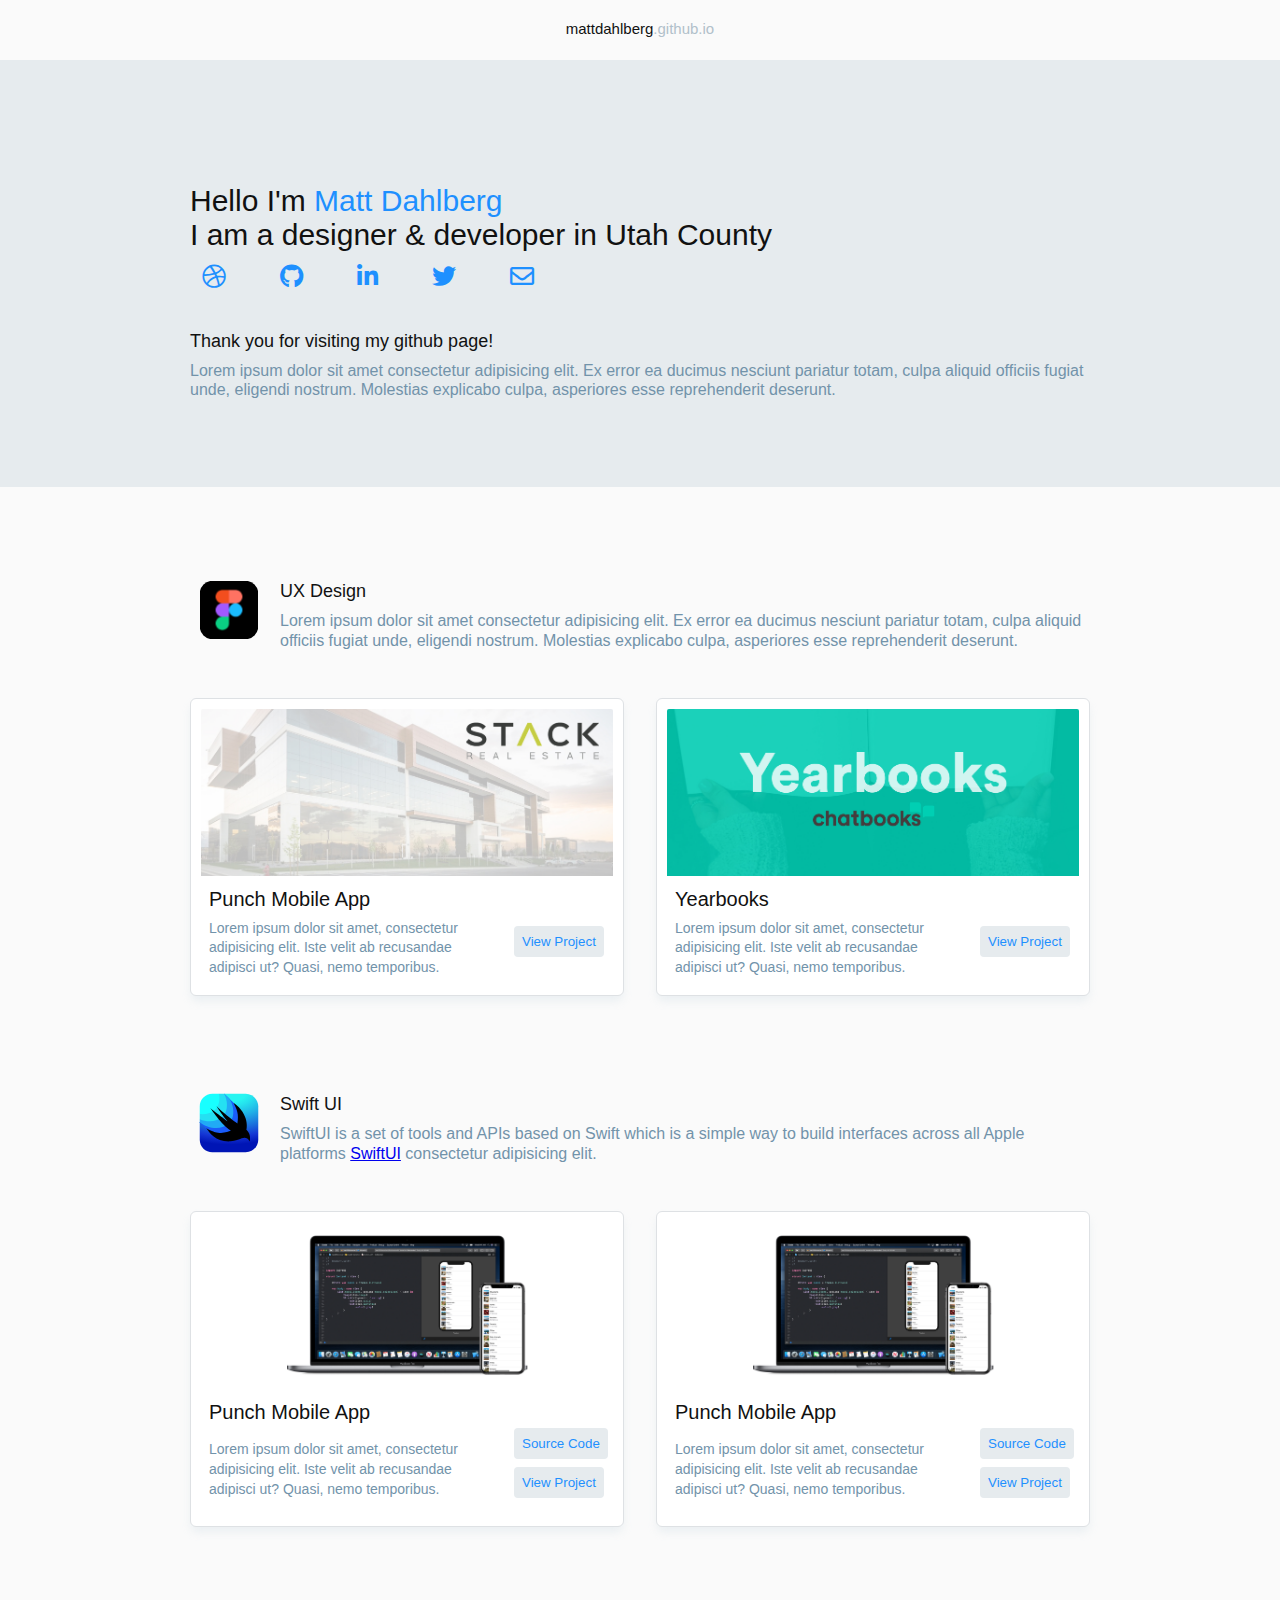
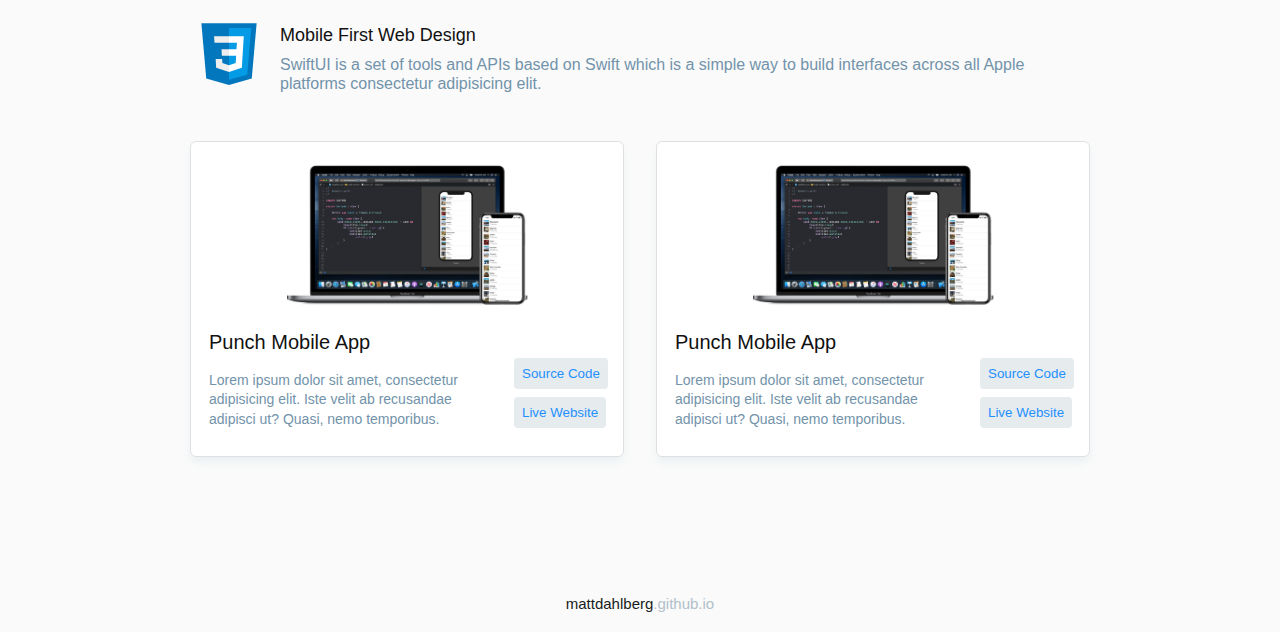
==== commit 72b5a210: "profile pic removed" ====
--- a/index.html
+++ b/index.html
@@ -31,7 +31,7 @@
             <h1>Hello I'm <span>Matt Dahlberg</span><br>I am a designer & developer in Utah County</h1>
           </div>
           <div class="herotext-pic">
-            <img src="/images/profile-pic.png" alt="">
+            <img src="" alt="">
           </div>  
         </div>
 
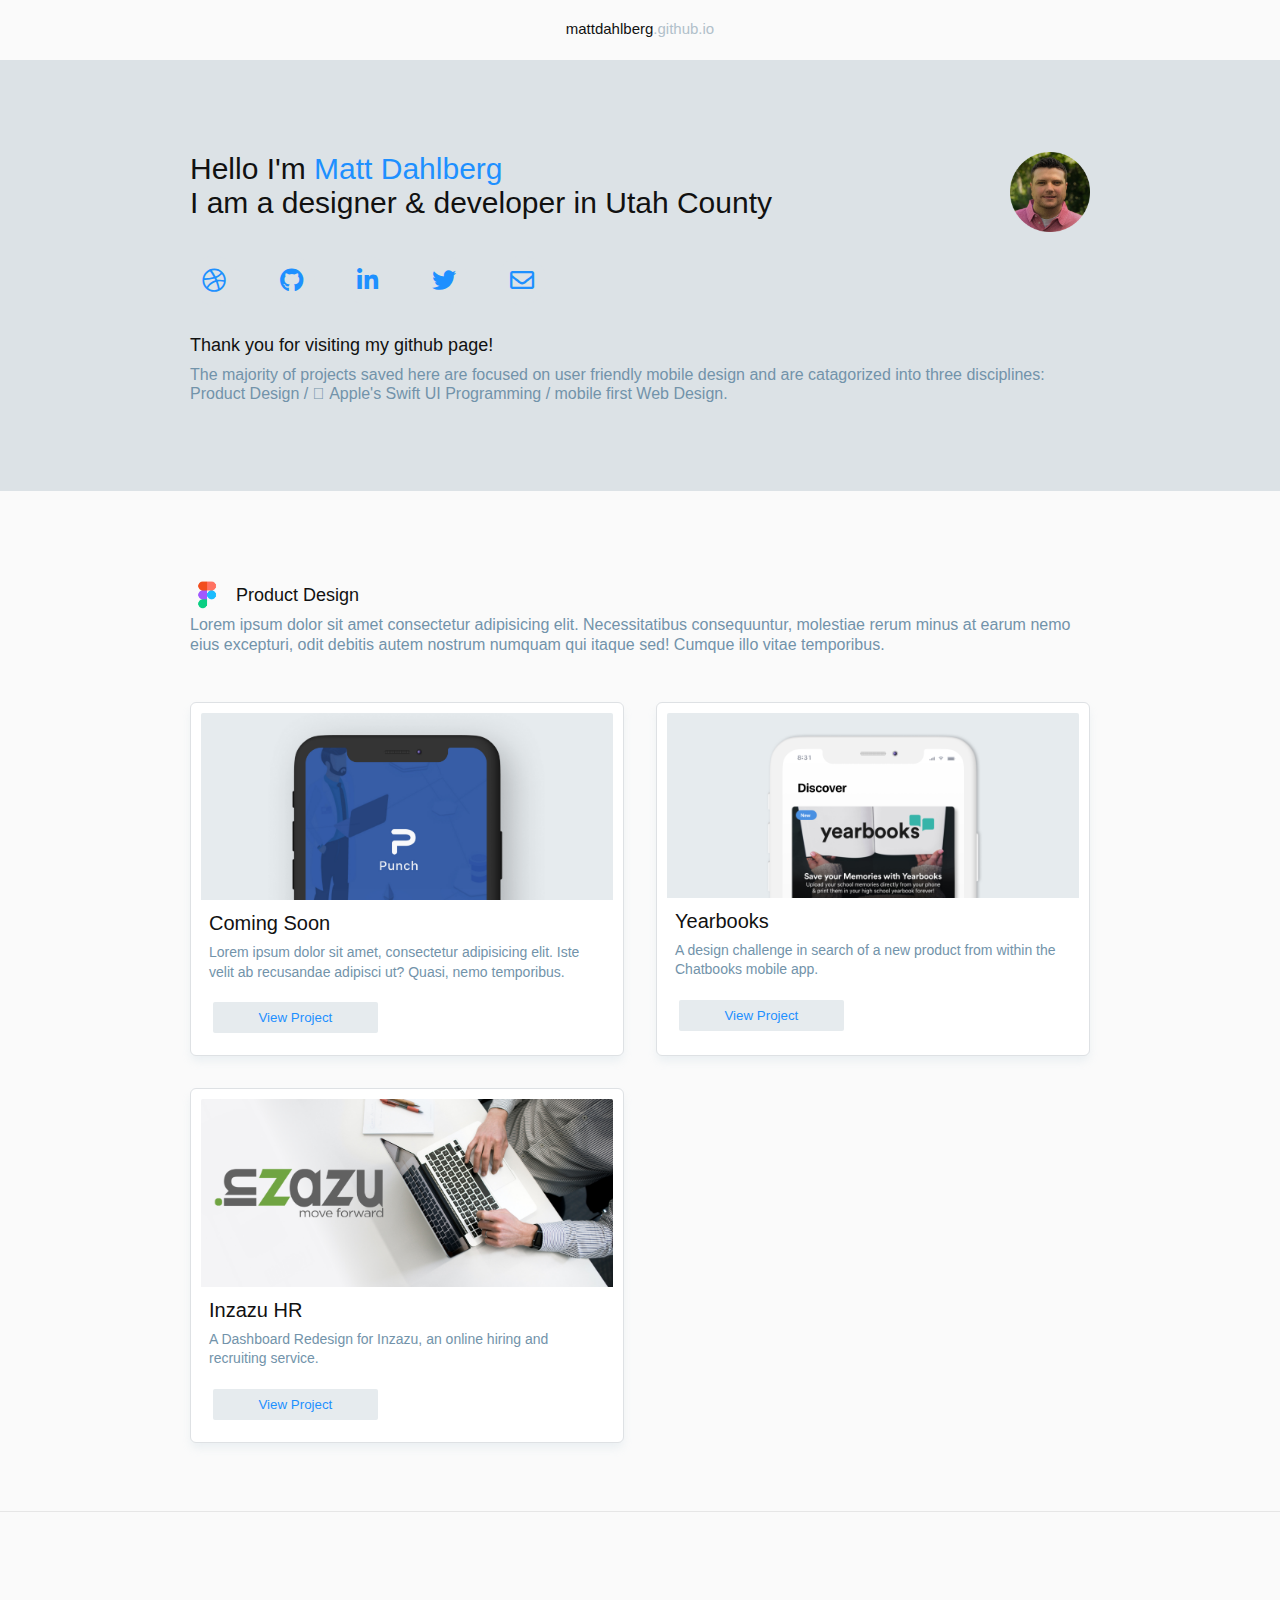
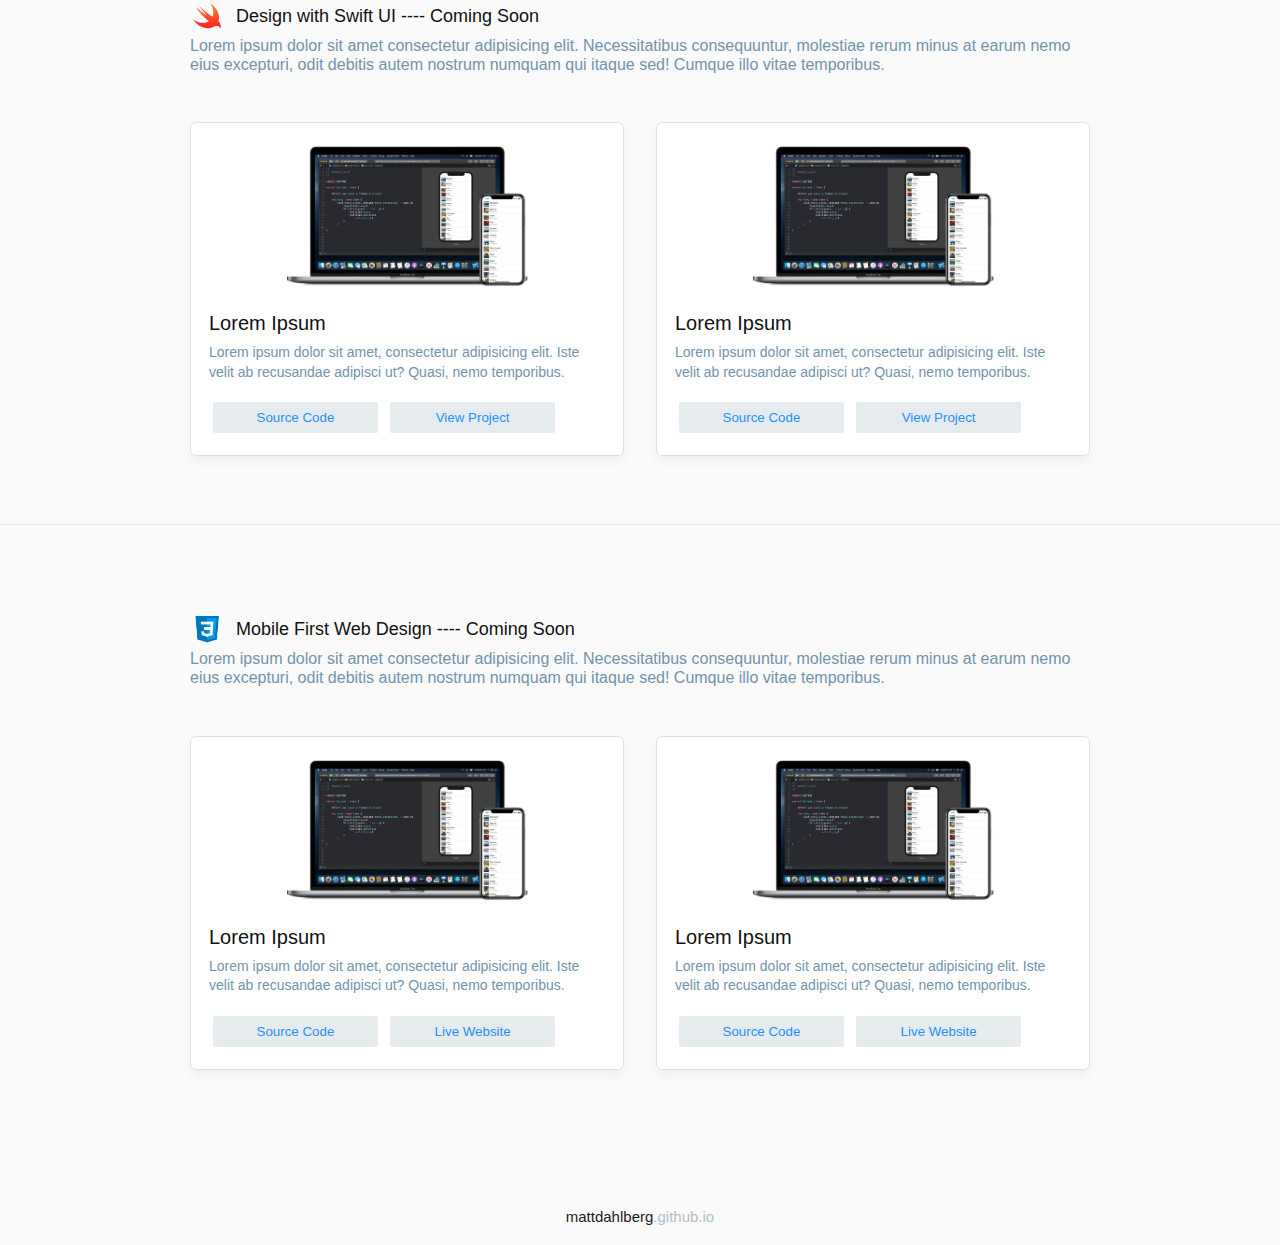
==== commit e2d31ced: "Inzazu prj completed" ====
--- a/index.html
+++ b/index.html
@@ -31,7 +31,7 @@
             <h1>Hello I'm <span>Matt Dahlberg</span><br>I am a designer & developer in Utah County</h1>
           </div>
           <div class="herotext-pic">
-            <img src="" alt="">
+            <img src="/images/profile-pic.png" alt="">
           </div>  
         </div>
 
@@ -48,7 +48,7 @@
         <div class="hometext">
           <div class="hometext-title">
             <h3>Thank you for visiting my github page!</h3>
-            <p>Lorem ipsum dolor sit amet consectetur adipisicing elit. Ex error ea ducimus nesciunt pariatur totam, culpa aliquid officiis fugiat unde, eligendi nostrum. Molestias explicabo culpa, asperiores esse reprehenderit deserunt. </p>
+            <p>The majority of projects saved here are focused on user friendly mobile design and are catagorized into three disciplines: Product Design /  Apple's Swift UI Programming / mobile first Web Design.</p>
           </div>
         </div>
 
@@ -62,18 +62,15 @@
 
         <div class="homecontent">
           <div class="hometext">
-            <img src="/svg/figma-icon.svg" alt=""> 
-            <div class="hometext-title">
-              <h3>UX Design</h3>
-            <p>Lorem ipsum dolor sit amet consectetur adipisicing elit. Ex error ea ducimus nesciunt pariatur totam, culpa aliquid officiis fugiat unde, eligendi nostrum. Molestias explicabo culpa, asperiores esse reprehenderit deserunt. </p>
-            </div>
-          </div>
+            <img src="/images/Group 253.png" alt=""><h3>Product Design</h3>
+          </div>
+          <p>Lorem ipsum dolor sit amet consectetur adipisicing elit. Necessitatibus consequuntur, molestiae rerum minus at earum nemo eius excepturi, odit debitis autem nostrum numquam qui itaque sed! Cumque illo vitae temporibus.</p>
         </div>
 
         <div class="project-cards">
             <div class="card" id="punch">
-              <img src="/images/stack_punch.jpg" alt="">
-              <div class="card-title"><h2>Punch Mobile App</h2><h4></h4></div>
+              <img src="/images/punch/punch_prj_card.jpg" alt="">
+              <div class="card-title"><h2>Coming Soon</h2><h4></h4></div>
               <div class="p-btn">
                 <div class="btn-p">
                   <p>Lorem ipsum dolor sit amet, consectetur adipisicing elit. Iste velit ab recusandae adipisci ut? Quasi, nemo temporibus.</p>
@@ -85,17 +82,30 @@
             </div>
           
             <div class="card" id="yearbooks">
-              <img src="/images/yearbooks/cht_yearbook.jpg" alt="">
+              <img src="/images/yearbooks/yb_prj_card.jpg" alt="">
               <div class="card-title"><h2>Yearbooks</h2><h4 id="card-topic-yearbooks"></h4></div>
               <div class="p-btn">
                 <div class="btn-p">
-                  <p>Lorem ipsum dolor sit amet, consectetur adipisicing elit. Iste velit ab recusandae adipisci ut? Quasi, nemo temporibus.</p>
+                  <p>A design challenge in search of a new product from within the Chatbooks mobile app.</p>
                 </div>
                 <div class="viewbtn">
                   <a href="/pages/yearbook.html"><button>View Project</button></a>
                 </div>
               </div>
             </div>
+
+            <div class="card" id="yearbooks">
+              <img src="/images/inzazuhr/zazu_prj_card.jpg" alt="">
+              <div class="card-title"><h2>Inzazu HR</h2><h4 id="card-topic-yearbooks"></h4></div>
+              <div class="p-btn">
+                <div class="btn-p">
+                  <p>A Dashboard Redesign for Inzazu, an online hiring and recruiting service.</p>
+                </div>
+                <div class="viewbtn">
+                  <a href="/pages/inzazu.html"><button>View Project</button></a>
+                </div>
+              </div>
+            </div>
         
         </div>  
 
@@ -109,18 +119,15 @@
 
         <div class="homecontent">
           <div class="hometext">
-            <img src="/svg/swiftui-icon.svg" alt=""> 
-            <div class="hometext-title">
-              <h3>Swift UI</h3>
-            <p>SwiftUI is a set of tools and APIs based on Swift which is a simple way to build interfaces across all Apple platforms <a href="https://uxdesign.cc/designers-should-care-about-swiftui-9c398979746" target="blank">SwiftUI</a> consectetur adipisicing elit.</p>
-            </div>
-          </div>
+            <img src="/images/Group 250.png" alt=""><h3>Design with Swift UI ---- Coming Soon</h3>
+          </div>
+          <p>Lorem ipsum dolor sit amet consectetur adipisicing elit. Necessitatibus consequuntur, molestiae rerum minus at earum nemo eius excepturi, odit debitis autem nostrum numquam qui itaque sed! Cumque illo vitae temporibus.</p>
         </div>
 
         <div class="project-cards">
           <div class="card" id="punch">
             <img src="/images/hero_image.jpg" alt="">
-            <div class="card-title"><h2>Punch Mobile App</h2><h4></h4></div>
+            <div class="card-title"><h2>Lorem Ipsum</h2><h4></h4></div>
             <div class="p-btn">
               <div class="btn-p">
                 <p>Lorem ipsum dolor sit amet, consectetur adipisicing elit. Iste velit ab recusandae adipisci ut? Quasi, nemo temporibus.</p>
@@ -134,7 +141,7 @@
 
           <div class="card" id="punch">
             <img src="/images/hero_image.jpg" alt="">
-            <div class="card-title"><h2>Punch Mobile App</h2><h4></h4></div>
+            <div class="card-title"><h2>Lorem Ipsum</h2><h4></h4></div>
             <div class="p-btn">
               <div class="btn-p">
                 <p>Lorem ipsum dolor sit amet, consectetur adipisicing elit. Iste velit ab recusandae adipisci ut? Quasi, nemo temporibus.</p>
@@ -157,18 +164,15 @@
 
         <div class="homecontent">
           <div class="hometext">
-            <img src="/svg/css3-icon.svg" alt=""> 
-            <div class="hometext-title">
-              <h3>Mobile First Web Design</h3>
-            <p>SwiftUI is a set of tools and APIs based on Swift which is a simple way to build interfaces across all Apple platforms consectetur adipisicing elit.</p>
-            </div>
-          </div>
+            <img src="/images/Group 252.png" alt=""><h3>Mobile First Web Design ---- Coming Soon</h3>
+          </div>
+          <p>Lorem ipsum dolor sit amet consectetur adipisicing elit. Necessitatibus consequuntur, molestiae rerum minus at earum nemo eius excepturi, odit debitis autem nostrum numquam qui itaque sed! Cumque illo vitae temporibus.</p>
         </div>
 
         <div class="project-cards">
           <div class="card" id="punch">
             <img src="/images/hero_image.jpg" alt="">
-            <div class="card-title"><h2>Punch Mobile App</h2><h4></h4></div>
+            <div class="card-title"><h2>Lorem Ipsum</h2><h4></h4></div>
             <div class="p-btn">
               <div class="btn-p">
                 <p>Lorem ipsum dolor sit amet, consectetur adipisicing elit. Iste velit ab recusandae adipisci ut? Quasi, nemo temporibus.</p>
@@ -182,7 +186,7 @@
           
           <div class="card" id="punch">
             <img src="/images/hero_image.jpg" alt="">
-            <div class="card-title"><h2>Punch Mobile App</h2><h4></h4></div>
+            <div class="card-title"><h2>Lorem Ipsum</h2><h4></h4></div>
             <div class="p-btn">
               <div class="btn-p">
                 <p>Lorem ipsum dolor sit amet, consectetur adipisicing elit. Iste velit ab recusandae adipisci ut? Quasi, nemo temporibus.</p>
--- a/styles/styles.css
+++ b/styles/styles.css
@@ -46,9 +46,9 @@
 
 /*--⬇---SHOWCASE------------*/
 .showcasetwo{
-  background-color: #E6EBEE;
+  background-color: #dce2e6;
   padding-bottom: 20px;
-  padding-top: 4em;
+  padding-top: 2em;
 }
 .herotext{
   display: flex;
@@ -66,7 +66,7 @@
   font-size: 30px;
 }
 .socialicons{
-  padding-bottom: 20px;
+  padding: 20px 0px;
 }
 .socialicons ul{
 display: flex;
@@ -76,23 +76,35 @@
   list-style: none;
   justify-content: center;
   margin-right: 30px;
-  padding:12px;
-  border-radius: 23px;
+  padding: 12px;
+  border-radius: 26px;
+  background-color: #dce2e6;
+}
+.socialicons i{
   color: dodgerblue;
-}
-.socialicons i{
   position: relative;
-  color: dodgerblue;
   font-size: 24px;
 }
 .socialicons li:hover{
-  background-color: #CBDDE9;
+  background-color: #bdd3df;
 }
 .homecontent{
-  display: flex;
+  display: block;
+}
+.homecontent p{
+  color: #7293aa;
+  line-height: 1.2;
+  font-weight: 300;
+  margin-bottom: 3em;
 }
 .hometext{
   display: flex;
+  align-items: center;
+}
+.hometext img{
+  height: 28px;
+  padding: 3px;
+  margin-right: 12px;
 }
 .hometext-title{
   display: block;
@@ -102,10 +114,7 @@
   font-weight: 400;
   line-height: 2.5rem;
 }
-.hometext img{
-  padding-right: 12px;
-  height: 78px;
-}
+
 .hometext p{
   color: #7293aa;
   line-height: 1.2;
@@ -117,8 +126,15 @@
 /*--⬇---PROJECTS------------*/
 .uxdesign{
   margin-top: 4em;
-}
-
+  border-bottom: 1px solid #e6e6e6;
+}
+.swiftprj{
+  margin-top: 4em;
+  border-bottom: 1px solid  #e6e6e6
+}
+.webprj{
+  margin-top: 4em;
+}
 .project-cards{
   display: grid;
   grid-gap: 2rem;
@@ -159,12 +175,6 @@
   font-size: 20px;
   font-weight: 400;
 }
-.p-btn{
-  display: grid;
-  grid-template-columns: 3fr 1fr;
-  justify-content: space-between;
-  align-items: center;
-}
 
 .card p{
   margin: 0 8px;
@@ -175,23 +185,25 @@
   padding: 8px 0;
 }
 .viewbtn{
-  display: block;
-  padding-bottom: 14px;
+  width: 100%;
+  padding: 8px;
+  justify-content: center;
 }
 .viewbtn a{
   text-decoration: none;
 }
 .viewbtn button{
-  justify-content: center;
+  width: 40%;
   color: dodgerblue;
   background-color: #E6EBEE;
   border: none;
-  border-radius: 4px;
+  border-radius: 2px;
   padding: 8px;
   margin: 4px;
   
 }
 .viewbtn button:hover{
+  cursor: pointer;
   color: #fff;
   background-color: dodgerblue;
 }
@@ -213,7 +225,7 @@
   font-family: 'Inter', sans-serif;
   font-size: 15px;
   font-weight: 500;
-  list-style: none;
+  
   color:#181b20;
 }
 .footer-text span{
@@ -238,7 +250,9 @@
     grid-template-columns: 1fr 1fr;
     margin: auto;
   }
-  
+  .herotext-pic img{
+    display: none;
+  }
  
 }
 
@@ -257,13 +271,6 @@
   .hometext p{
     font-size: 12px;
   }
-  .socialicons i{
-    font-size: 20px;
-  }
-  .socialicons ul{
-    justify-content: center;
-    
-    }
   .container{
     max-width: 480px;
   }
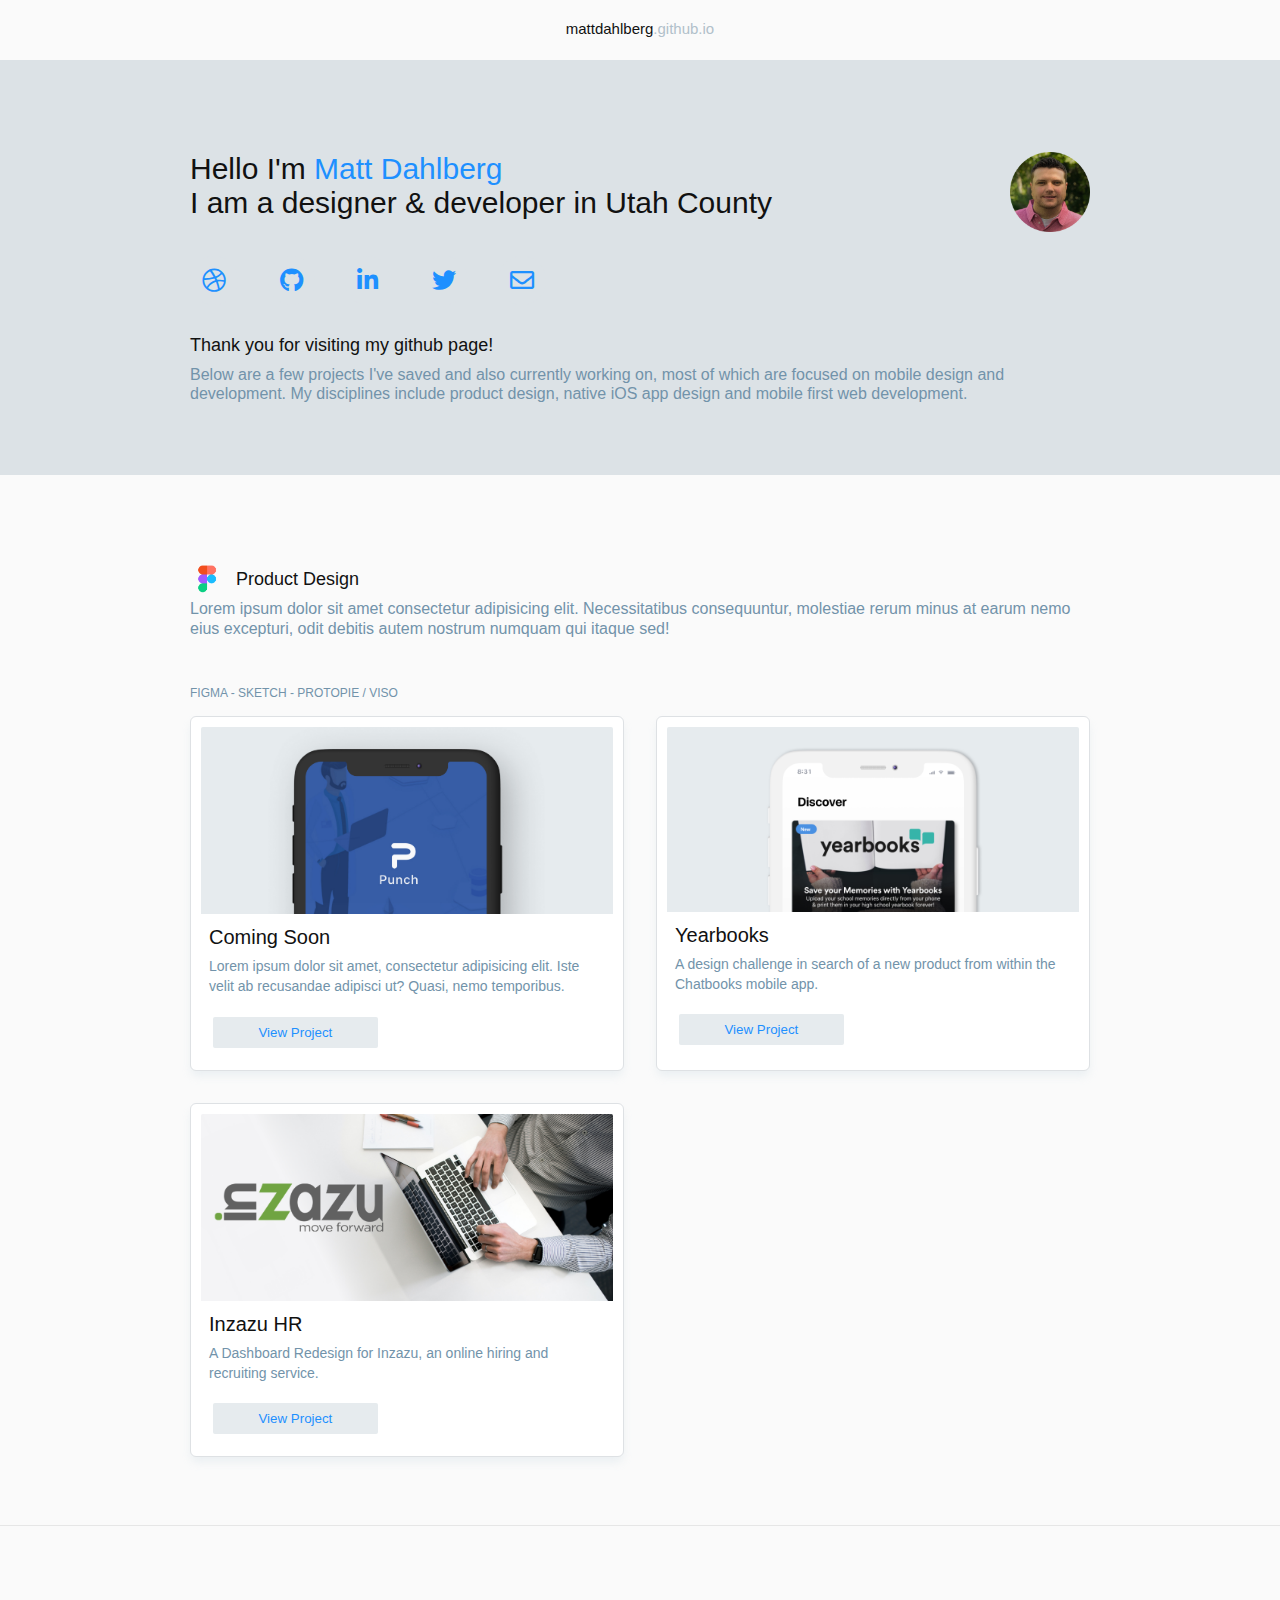
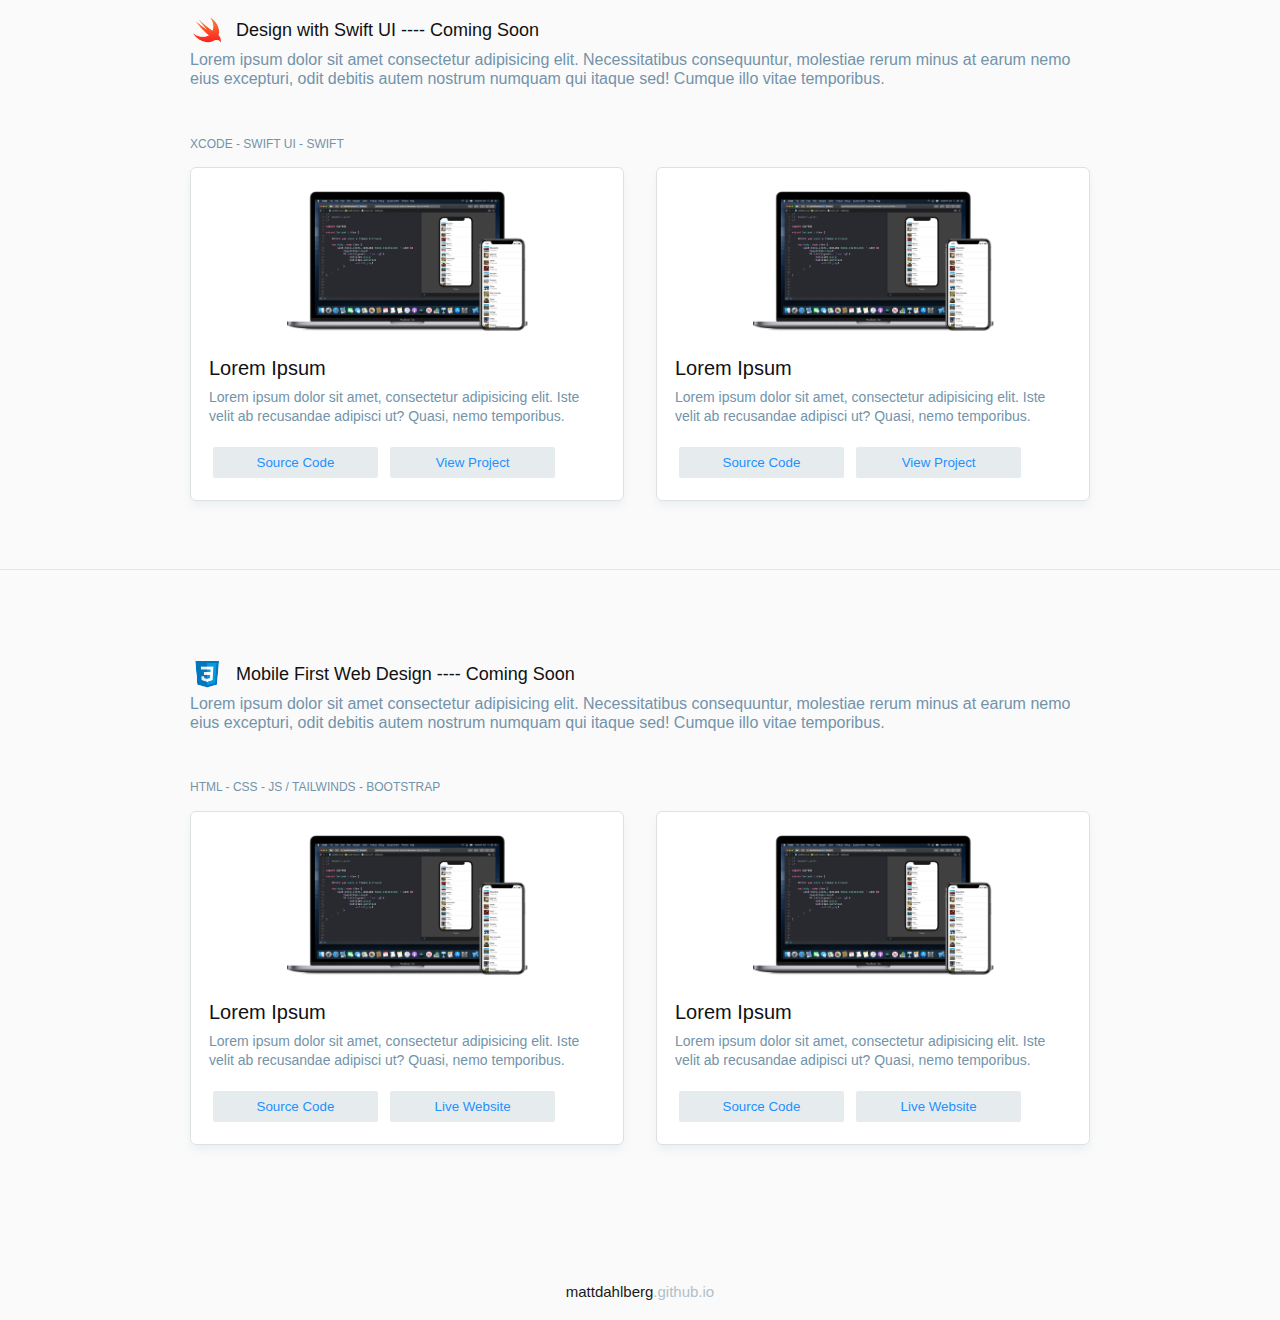
==== commit 703c9561: "zazu & yearbooks completed" ====
--- a/index.html
+++ b/index.html
@@ -48,7 +48,7 @@
         <div class="hometext">
           <div class="hometext-title">
             <h3>Thank you for visiting my github page!</h3>
-            <p>The majority of projects saved here are focused on user friendly mobile design and are catagorized into three disciplines: Product Design /  Apple's Swift UI Programming / mobile first Web Design.</p>
+            <p>Below are a few projects I've saved and also currently working on, most of which are focused on mobile design and development. My disciplines include product design, native iOS app design and mobile first web development.</p>
           </div>
         </div>
 
@@ -64,7 +64,10 @@
           <div class="hometext">
             <img src="/images/Group 253.png" alt=""><h3>Product Design</h3>
           </div>
-          <p>Lorem ipsum dolor sit amet consectetur adipisicing elit. Necessitatibus consequuntur, molestiae rerum minus at earum nemo eius excepturi, odit debitis autem nostrum numquam qui itaque sed! Cumque illo vitae temporibus.</p>
+          <p>Lorem ipsum dolor sit amet consectetur adipisicing elit. Necessitatibus consequuntur, molestiae rerum minus at earum nemo eius excepturi, odit debitis autem nostrum numquam qui itaque sed!</p>
+          <div class="tools">
+            <p>FIGMA - SKETCH - PROTOPIE / VISO</p>
+          </div>
         </div>
 
         <div class="project-cards">
@@ -122,6 +125,9 @@
             <img src="/images/Group 250.png" alt=""><h3>Design with Swift UI ---- Coming Soon</h3>
           </div>
           <p>Lorem ipsum dolor sit amet consectetur adipisicing elit. Necessitatibus consequuntur, molestiae rerum minus at earum nemo eius excepturi, odit debitis autem nostrum numquam qui itaque sed! Cumque illo vitae temporibus.</p>
+          <div class="tools">
+            <p>XCODE - SWIFT UI - SWIFT</p>
+          </div>
         </div>
 
         <div class="project-cards">
@@ -167,6 +173,9 @@
             <img src="/images/Group 252.png" alt=""><h3>Mobile First Web Design ---- Coming Soon</h3>
           </div>
           <p>Lorem ipsum dolor sit amet consectetur adipisicing elit. Necessitatibus consequuntur, molestiae rerum minus at earum nemo eius excepturi, odit debitis autem nostrum numquam qui itaque sed! Cumque illo vitae temporibus.</p>
+          <div class="tools">
+            <p>HTML - CSS - JS / TAILWINDS - BOOTSTRAP</p>
+          </div>
         </div>
 
         <div class="project-cards">
--- a/styles/styles.css
+++ b/styles/styles.css
@@ -119,7 +119,12 @@
   color: #7293aa;
   line-height: 1.2;
   font-weight: 300;
-  margin-bottom: 3em;
+  margin-bottom: 2em;
+}
+.tools p{
+  margin: 0;
+  padding-bottom: 16px;
+  font-size: 12px;
 }
 /*--⬆---SHOWCASE------------*/
 
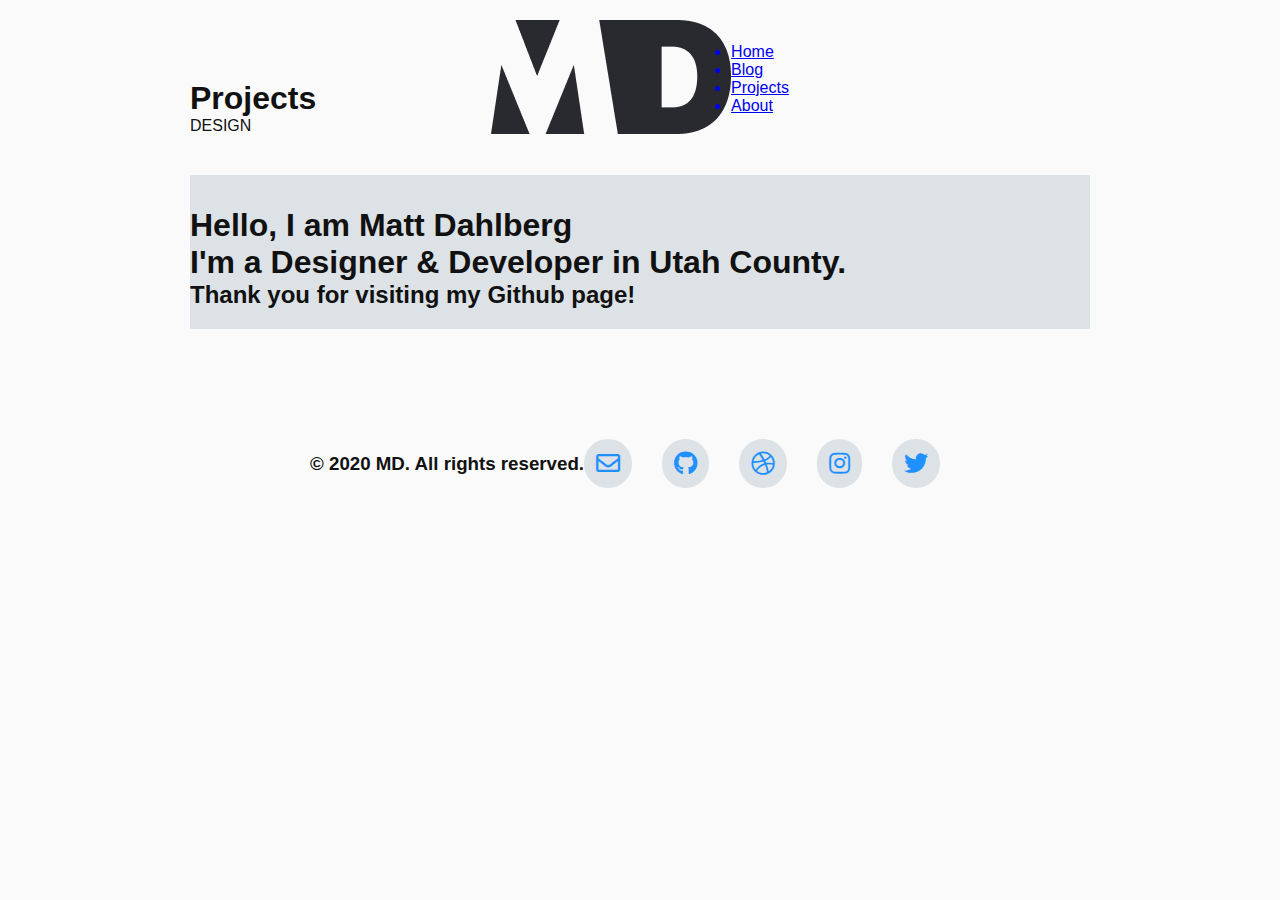
==== commit f18e54f9: "January 2021" ====
--- a/index.html
+++ b/index.html
@@ -16,210 +16,57 @@
     <header>
       <div class="container">
         <nav class="navbar">
-          <h3>mattdahlberg<span>.github.io</span></h3>
+          <a href="/index.html"><img src="/images/md_logo.png" alt="images"> </a> 
+          <ul>
+            <a href="#"><li class="active">Home</li></a>
+            <a href="#"><li>Blog</li></a>
+            <a href="/projects.html"><li>Projects</li></a>
+            <a href="#"><li>About</li></a>
+          </ul>
         </nav>
       </div>
     </header>
+
     <!--⬆--NAVBAR-------------------------------->
+    <!--⬇--Title Bar---------------------------->
+    <div class="container">
+      <div class="titlebar">
+        <h1>Projects</h1>
+        <p>DESIGN</p>
+      </div>
+    </div>
+    <!--⬆--Title Bar---------------------------->
 
     <!--⬇--SHOWCASE--TWO---------------------------->
-    <div class="showcasetwo">
-      <div class="container">
-
-        <div class="herotext">
-          <div class="herotext-intro">
-            <h1>Hello I'm <span>Matt Dahlberg</span><br>I am a designer & developer in Utah County</h1>
-          </div>
-          <div class="herotext-pic">
-            <img src="/images/profile-pic.png" alt="">
-          </div>  
-        </div>
-
-        <div class="socialicons">
-          <ul>
-            <li><a href="https://dribbble.com/mattdahlberg" target="blank"><i class="fab fa-dribbble"></i></a></li>
-            <li><a href="https://github.com/mattdahlberg" target="blank"><i class="fab fa-github"></i></a></li>
-            <li><a href="https://www.linkedin.com/in/matt-dahlberg-945214123/" target="blank"><i class="fab fa-linkedin-in"></i></a></li>
-            <li><a href="https://twitter.com/mattdahlberg" target="blank"><i class="fab fa-twitter"></i></a></li>
-            <li><a href="mailto:mattdahlberg@protonmail.com"><i class="far fa-envelope"></i></a></li>
-          </ul>
-        </div>
-
-        <div class="hometext">
-          <div class="hometext-title">
-            <h3>Thank you for visiting my github page!</h3>
-            <p>Below are a few projects I've saved and also currently working on, most of which are focused on mobile design and development. My disciplines include product design, native iOS app design and mobile first web development.</p>
-          </div>
+    <div class="container">
+      <div class="showcasetwo">
+        <div class="hero-text">
+          <h1>Hello, I am <span>Matt Dahlberg</span><br>I'm a Designer & Developer in Utah County.</h1>
+          <h2>Thank you for visiting my Github page!</h2>
         </div>
 
       </div>
     </div>
     <!--⬆--SHOWCASE--TWO---------------------------->
 
-    <!--⬇--UX DESIGN PROJECTS---------------------------->
-    <div class="uxdesign">
-      <div class="container">
+ 
 
-        <div class="homecontent">
-          <div class="hometext">
-            <img src="/images/Group 253.png" alt=""><h3>Product Design</h3>
-          </div>
-          <p>Lorem ipsum dolor sit amet consectetur adipisicing elit. Necessitatibus consequuntur, molestiae rerum minus at earum nemo eius excepturi, odit debitis autem nostrum numquam qui itaque sed!</p>
-          <div class="tools">
-            <p>FIGMA - SKETCH - PROTOPIE / VISO</p>
-          </div>
-        </div>
-
-        <div class="project-cards">
-            <div class="card" id="punch">
-              <img src="/images/punch/punch_prj_card.jpg" alt="">
-              <div class="card-title"><h2>Coming Soon</h2><h4></h4></div>
-              <div class="p-btn">
-                <div class="btn-p">
-                  <p>Lorem ipsum dolor sit amet, consectetur adipisicing elit. Iste velit ab recusandae adipisci ut? Quasi, nemo temporibus.</p>
-                </div>
-                <div class="viewbtn">
-                  <a href="#"><button>View Project</button></a>
-                </div>
-              </div>
-            </div>
-          
-            <div class="card" id="yearbooks">
-              <img src="/images/yearbooks/yb_prj_card.jpg" alt="">
-              <div class="card-title"><h2>Yearbooks</h2><h4 id="card-topic-yearbooks"></h4></div>
-              <div class="p-btn">
-                <div class="btn-p">
-                  <p>A design challenge in search of a new product from within the Chatbooks mobile app.</p>
-                </div>
-                <div class="viewbtn">
-                  <a href="/pages/yearbook.html"><button>View Project</button></a>
-                </div>
-              </div>
-            </div>
-
-            <div class="card" id="yearbooks">
-              <img src="/images/inzazuhr/zazu_prj_card.jpg" alt="">
-              <div class="card-title"><h2>Inzazu HR</h2><h4 id="card-topic-yearbooks"></h4></div>
-              <div class="p-btn">
-                <div class="btn-p">
-                  <p>A Dashboard Redesign for Inzazu, an online hiring and recruiting service.</p>
-                </div>
-                <div class="viewbtn">
-                  <a href="/pages/inzazu.html"><button>View Project</button></a>
-                </div>
-              </div>
-            </div>
-        
-        </div>  
-
-
-      </div>
-    </div>
-
-    <!--⬇--SWIFTUI PROJECTS---------------------------->
-    <div class="swiftprj">
-      <div class="container">
-
-        <div class="homecontent">
-          <div class="hometext">
-            <img src="/images/Group 250.png" alt=""><h3>Design with Swift UI ---- Coming Soon</h3>
-          </div>
-          <p>Lorem ipsum dolor sit amet consectetur adipisicing elit. Necessitatibus consequuntur, molestiae rerum minus at earum nemo eius excepturi, odit debitis autem nostrum numquam qui itaque sed! Cumque illo vitae temporibus.</p>
-          <div class="tools">
-            <p>XCODE - SWIFT UI - SWIFT</p>
-          </div>
-        </div>
-
-        <div class="project-cards">
-          <div class="card" id="punch">
-            <img src="/images/hero_image.jpg" alt="">
-            <div class="card-title"><h2>Lorem Ipsum</h2><h4></h4></div>
-            <div class="p-btn">
-              <div class="btn-p">
-                <p>Lorem ipsum dolor sit amet, consectetur adipisicing elit. Iste velit ab recusandae adipisci ut? Quasi, nemo temporibus.</p>
-              </div>
-              <div class="viewbtn">
-                <a href="#"><button>Source Code</button></a>
-                <a href="#"><button>View Project</button></a>
-              </div>
-            </div>
-          </div>
-
-          <div class="card" id="punch">
-            <img src="/images/hero_image.jpg" alt="">
-            <div class="card-title"><h2>Lorem Ipsum</h2><h4></h4></div>
-            <div class="p-btn">
-              <div class="btn-p">
-                <p>Lorem ipsum dolor sit amet, consectetur adipisicing elit. Iste velit ab recusandae adipisci ut? Quasi, nemo temporibus.</p>
-              </div>
-              <div class="viewbtn">
-                <a href="#"><button>Source Code</button></a>
-                <a href="#"><button>View Project</button></a>
-              </div>
-            </div>
-          </div>
-          
-        </div>
-
-      </div>
-    </div>
-
-    <!--⬇--WEB DESIGN PROJECTS---------------------------->
-    <div class="webprj">
-      <div class="container">
-
-        <div class="homecontent">
-          <div class="hometext">
-            <img src="/images/Group 252.png" alt=""><h3>Mobile First Web Design ---- Coming Soon</h3>
-          </div>
-          <p>Lorem ipsum dolor sit amet consectetur adipisicing elit. Necessitatibus consequuntur, molestiae rerum minus at earum nemo eius excepturi, odit debitis autem nostrum numquam qui itaque sed! Cumque illo vitae temporibus.</p>
-          <div class="tools">
-            <p>HTML - CSS - JS / TAILWINDS - BOOTSTRAP</p>
-          </div>
-        </div>
-
-        <div class="project-cards">
-          <div class="card" id="punch">
-            <img src="/images/hero_image.jpg" alt="">
-            <div class="card-title"><h2>Lorem Ipsum</h2><h4></h4></div>
-            <div class="p-btn">
-              <div class="btn-p">
-                <p>Lorem ipsum dolor sit amet, consectetur adipisicing elit. Iste velit ab recusandae adipisci ut? Quasi, nemo temporibus.</p>
-              </div>
-              <div class="viewbtn">
-                <a href="#"><button>Source Code</button></a>
-                <a href="#"><button>Live Website</button></a>
-              </div>
-            </div>
-          </div>
-          
-          <div class="card" id="punch">
-            <img src="/images/hero_image.jpg" alt="">
-            <div class="card-title"><h2>Lorem Ipsum</h2><h4></h4></div>
-            <div class="p-btn">
-              <div class="btn-p">
-                <p>Lorem ipsum dolor sit amet, consectetur adipisicing elit. Iste velit ab recusandae adipisci ut? Quasi, nemo temporibus.</p>
-              </div>
-              <div class="viewbtn">
-                <a href="#"><button>Source Code</button></a>
-                <a href="#"><button>Live Website</button></a>
-              </div>
-            </div>
-          </div>
-          
-        </div>
-        
-
-      </div>
-    </div>
-
-
+   
 
     <!--FOOTER----------------------------------------DONE---------->
     <footer>
       <div class="container">
         <div class="footer-text">
-          <h1>mattdahlberg<span>.github.io</span></h1>
+          <h3>© 2020 MD. All rights reserved.</h3>
+          <div class="socialicons">
+            <ul>
+              <li><a href="mailto:mattdahlberg@protonmail.com"><i class="far fa-envelope"></i></a></li>
+              <li><a href="https://github.com/mattdahlberg" target="blank"><i class="fab fa-github"></i></a></li>
+              <li><a href="https://dribbble.com/mattdahlberg" target="blank"><i class="fab fa-dribbble"></i></a></li>
+              <li><a href="https://www.instagram.com/mattdahlberg/" target="blank"><i class="fab fa-instagram"></i></a></li>
+              <li><a href="https://twitter.com/mattdahlberg" target="blank"><i class="fab fa-twitter"></i></a></li>
+            </ul>
+          </div>
         </div>
       </div>
     </footer>
